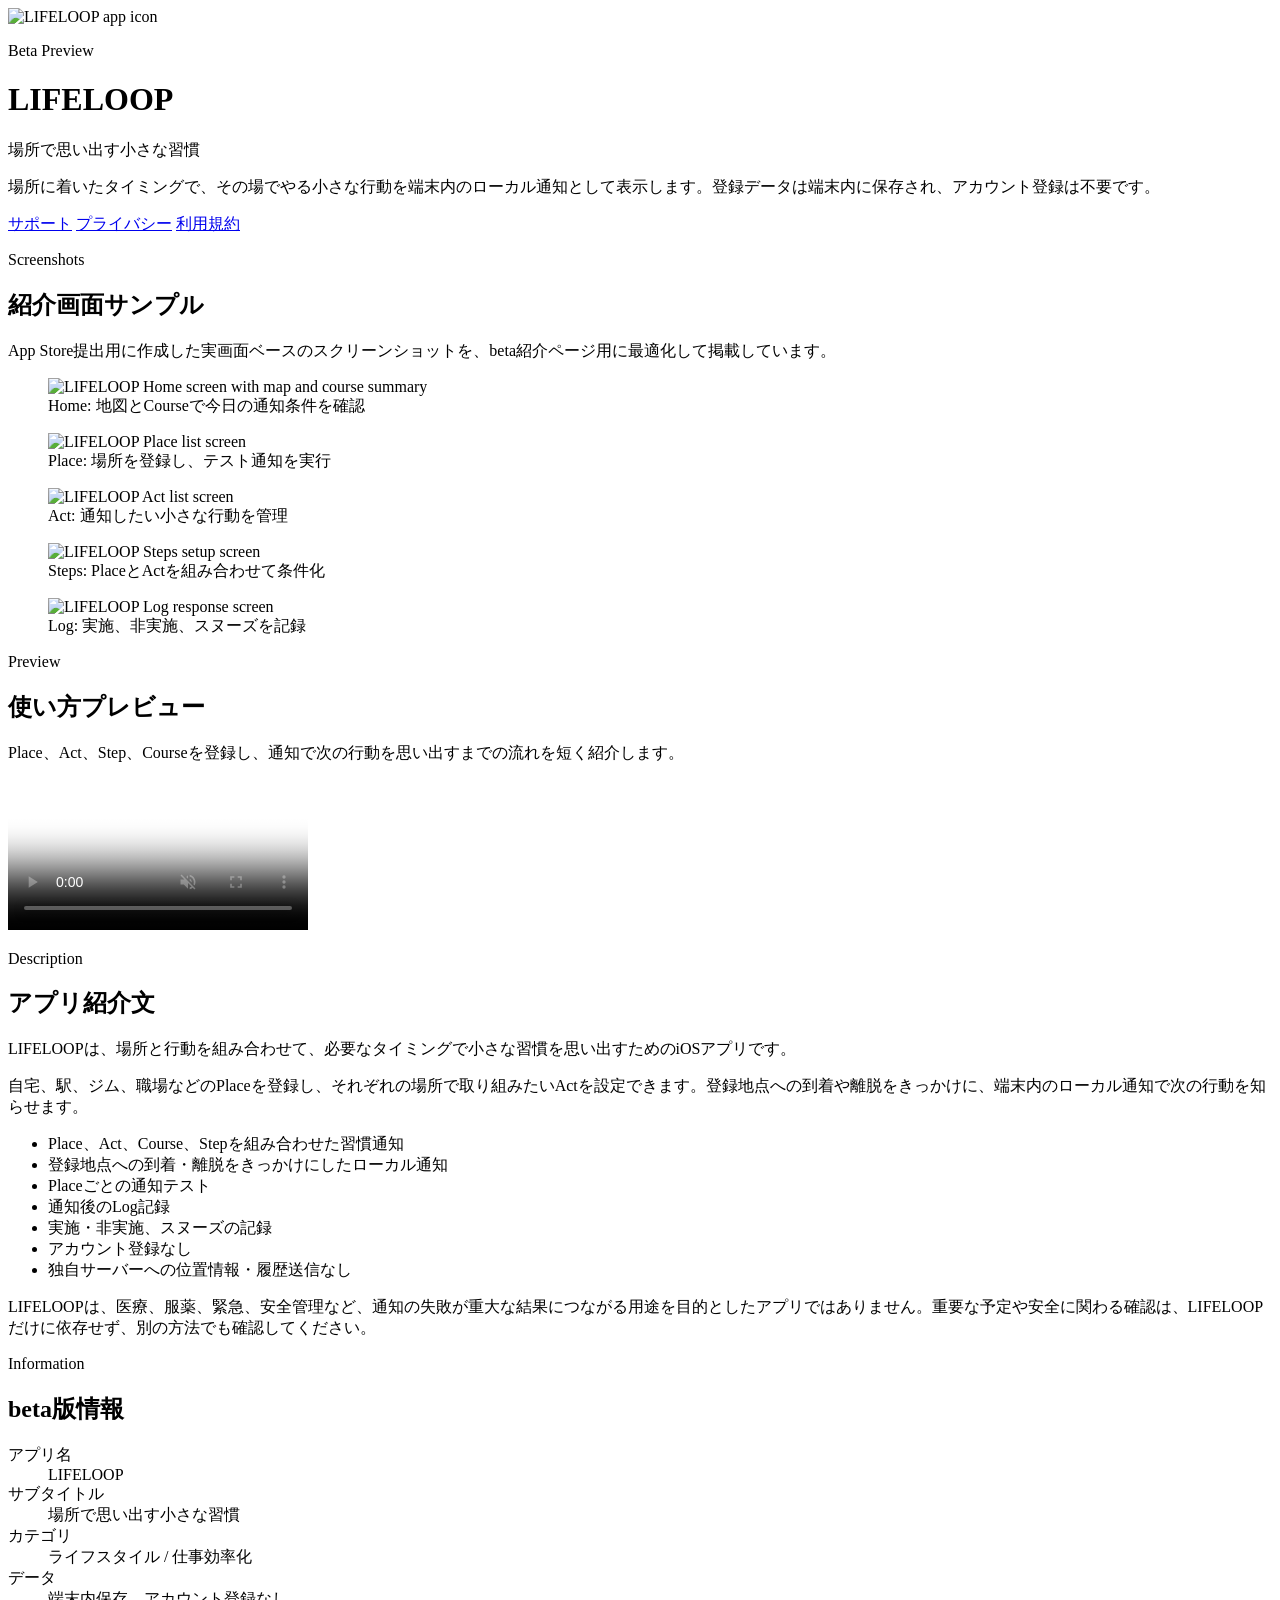
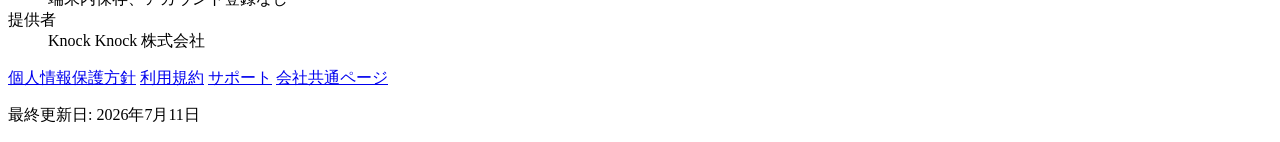
==== docs/lifeloop/index.html @ cf171223 "Use LIFELOOP as display name" ====
<!doctype html>
<html lang="ja">
<head>
  <meta charset="utf-8">
  <meta name="viewport" content="width=device-width, initial-scale=1">
  <title>LIFELOOP beta | 場所で思い出す小さな習慣</title>
  <meta name="description" content="LIFELOOP betaは、場所と行動を組み合わせて、必要なタイミングで小さな習慣をローカル通知するiOSアプリです。">
  <link rel="stylesheet" href="../styles.css?v=20260705-beta">
</head>
<body>
  <main class="product-page">
    <header class="product-hero" aria-labelledby="app-title">
      <img class="app-icon" src="assets/app-icon.png" width="128" height="128" alt="LIFELOOP app icon">
      <div class="product-heading">
        <p class="eyebrow">Beta Preview</p>
        <h1 id="app-title">LIFELOOP</h1>
        <p class="subtitle">場所で思い出す小さな習慣</p>
        <p class="lead">場所に着いたタイミングで、その場でやる小さな行動を端末内のローカル通知として表示します。登録データは端末内に保存され、アカウント登録は不要です。</p>
        <div class="hero-actions" aria-label="LIFELOOP beta links">
          <a class="button-link primary-link" href="support.html">サポート</a>
          <a class="button-link" href="privacy.html">プライバシー</a>
          <a class="button-link" href="terms.html">利用規約</a>
        </div>
      </div>
    </header>

    <section class="app-store-section" aria-labelledby="screens-title">
      <div class="section-heading">
        <p class="eyebrow">Screenshots</p>
        <h2 id="screens-title">紹介画面サンプル</h2>
        <p>App Store提出用に作成した実画面ベースのスクリーンショットを、beta紹介ページ用に最適化して掲載しています。</p>
      </div>
      <div class="screenshot-strip" aria-label="LIFELOOP screen samples">
        <figure>
          <img src="assets/screens/01-home-map.png" width="442" height="960" alt="LIFELOOP Home screen with map and course summary">
          <figcaption>Home: 地図とCourseで今日の通知条件を確認</figcaption>
        </figure>
        <figure>
          <img src="assets/screens/02-place.png" width="442" height="960" alt="LIFELOOP Place list screen">
          <figcaption>Place: 場所を登録し、テスト通知を実行</figcaption>
        </figure>
        <figure>
          <img src="assets/screens/03-act.png" width="442" height="960" alt="LIFELOOP Act list screen">
          <figcaption>Act: 通知したい小さな行動を管理</figcaption>
        </figure>
        <figure>
          <img src="assets/screens/04-steps.png" width="442" height="960" alt="LIFELOOP Steps setup screen">
          <figcaption>Steps: PlaceとActを組み合わせて条件化</figcaption>
        </figure>
        <figure>
          <img src="assets/screens/05-log.png" width="442" height="960" alt="LIFELOOP Log response screen">
          <figcaption>Log: 実施、非実施、スヌーズを記録</figcaption>
        </figure>
      </div>
    </section>

    <section class="app-store-section media-section" aria-labelledby="preview-title">
      <div class="section-heading">
        <p class="eyebrow">Preview</p>
        <h2 id="preview-title">使い方プレビュー</h2>
        <p>Place、Act、Step、Courseを登録し、通知で次の行動を思い出すまでの流れを短く紹介します。</p>
      </div>
      <video class="preview-video" controls muted playsinline preload="metadata" poster="assets/lifeloop-workflow-poster.png">
        <source src="assets/lifeloop-beta-preview.mp4" type="video/mp4">
      </video>
    </section>

    <section class="app-store-section" aria-labelledby="description-title">
      <div class="section-heading">
        <p class="eyebrow">Description</p>
        <h2 id="description-title">アプリ紹介文</h2>
      </div>
      <div class="description-copy">
        <p>LIFELOOPは、場所と行動を組み合わせて、必要なタイミングで小さな習慣を思い出すためのiOSアプリです。</p>
        <p>自宅、駅、ジム、職場などのPlaceを登録し、それぞれの場所で取り組みたいActを設定できます。登録地点への到着や離脱をきっかけに、端末内のローカル通知で次の行動を知らせます。</p>
      </div>
      <ul class="feature-list">
        <li>Place、Act、Course、Stepを組み合わせた習慣通知</li>
        <li>登録地点への到着・離脱をきっかけにしたローカル通知</li>
        <li>Placeごとの通知テスト</li>
        <li>通知後のLog記録</li>
        <li>実施・非実施、スヌーズの記録</li>
        <li>アカウント登録なし</li>
        <li>独自サーバーへの位置情報・履歴送信なし</li>
      </ul>
      <p class="notice">LIFELOOPは、医療、服薬、緊急、安全管理など、通知の失敗が重大な結果につながる用途を目的としたアプリではありません。重要な予定や安全に関わる確認は、LIFELOOPだけに依存せず、別の方法でも確認してください。</p>
    </section>

    <section class="app-store-section" aria-labelledby="details-title">
      <div class="section-heading">
        <p class="eyebrow">Information</p>
        <h2 id="details-title">beta版情報</h2>
      </div>
      <dl class="app-details">
        <div>
          <dt>アプリ名</dt>
          <dd>LIFELOOP</dd>
        </div>
        <div>
          <dt>サブタイトル</dt>
          <dd>場所で思い出す小さな習慣</dd>
        </div>
        <div>
          <dt>カテゴリ</dt>
          <dd>ライフスタイル / 仕事効率化</dd>
        </div>
        <div>
          <dt>データ</dt>
          <dd>端末内保存、アカウント登録なし</dd>
        </div>
        <div>
          <dt>提供者</dt>
          <dd>Knock Knock 株式会社</dd>
        </div>
      </dl>
    </section>

    <nav class="footer-nav" aria-label="LIFELOOP public documents">
      <a href="privacy.html">個人情報保護方針</a>
      <a href="terms.html">利用規約</a>
      <a href="support.html">サポート</a>
      <a href="../">会社共通ページ</a>
    </nav>

    <footer>
      <p>最終更新日: 2026年7月11日</p>
    </footer>
  </main>
</body>
</html>
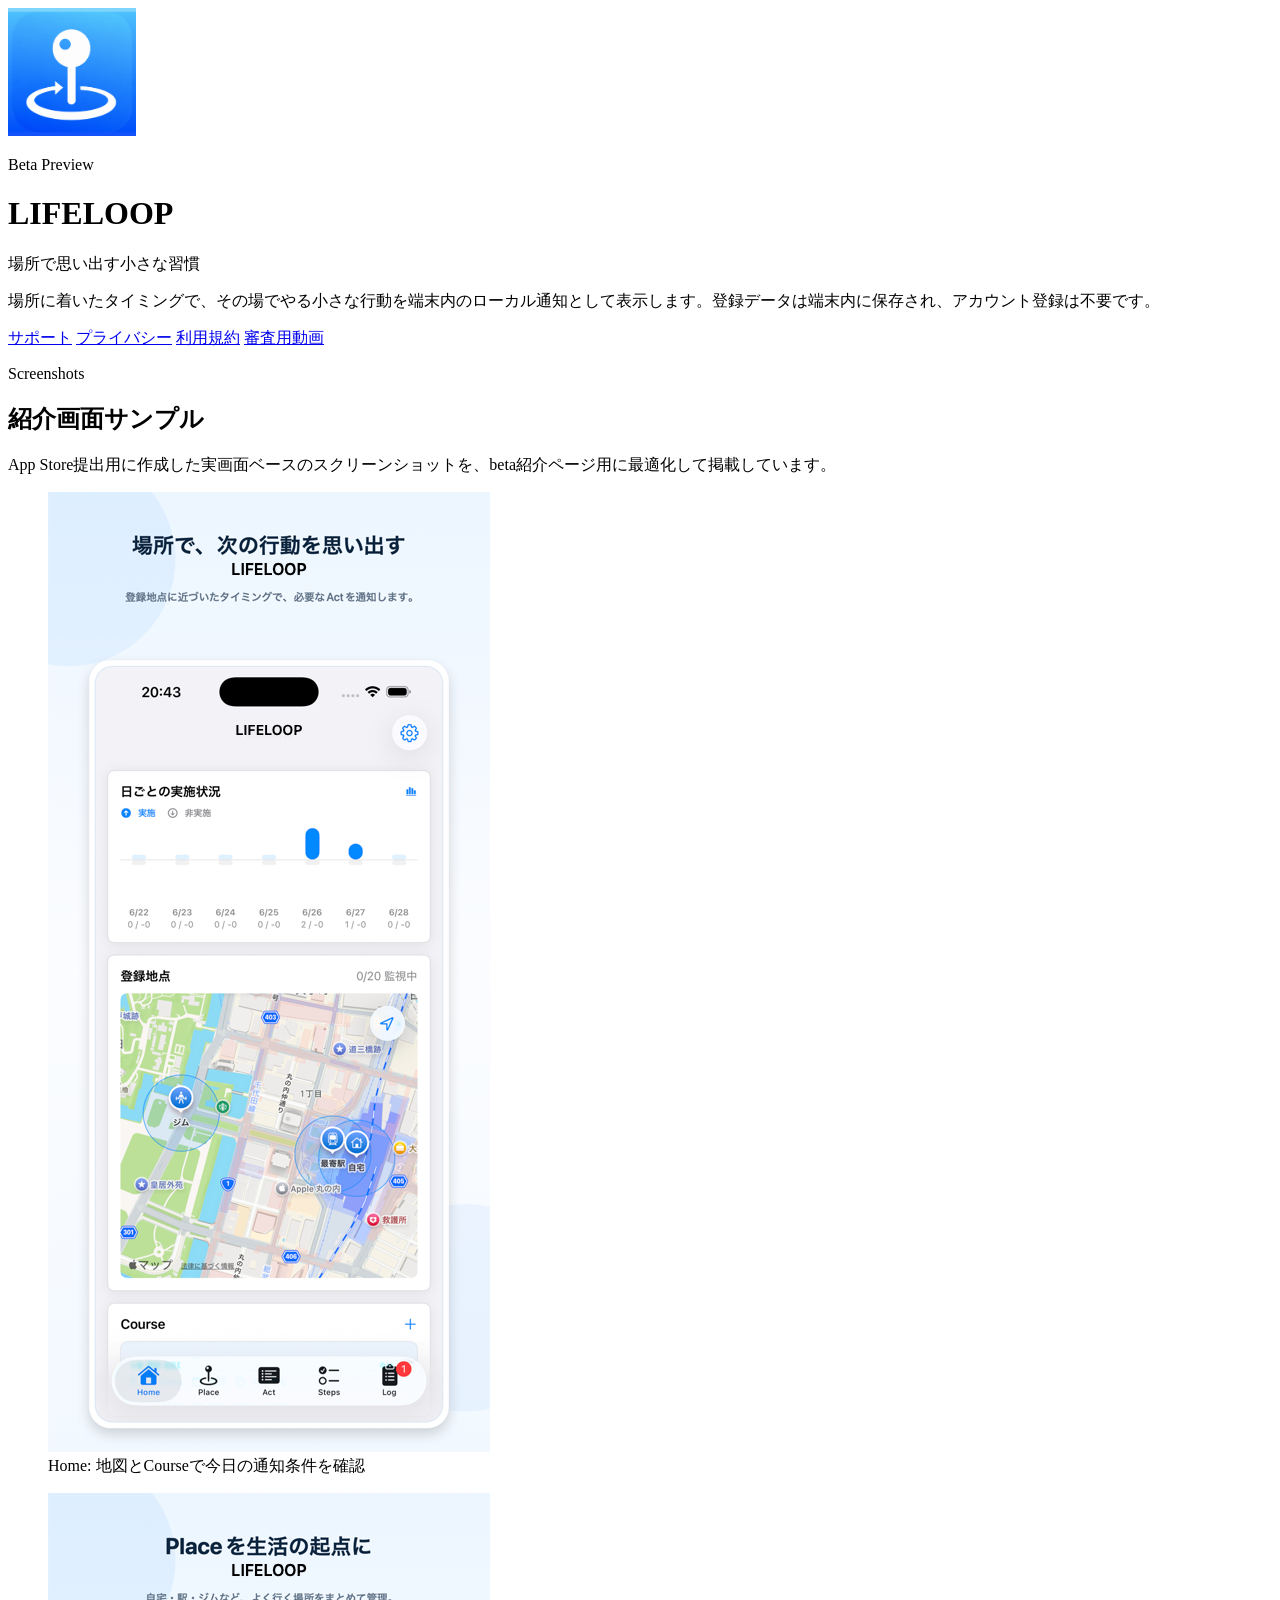
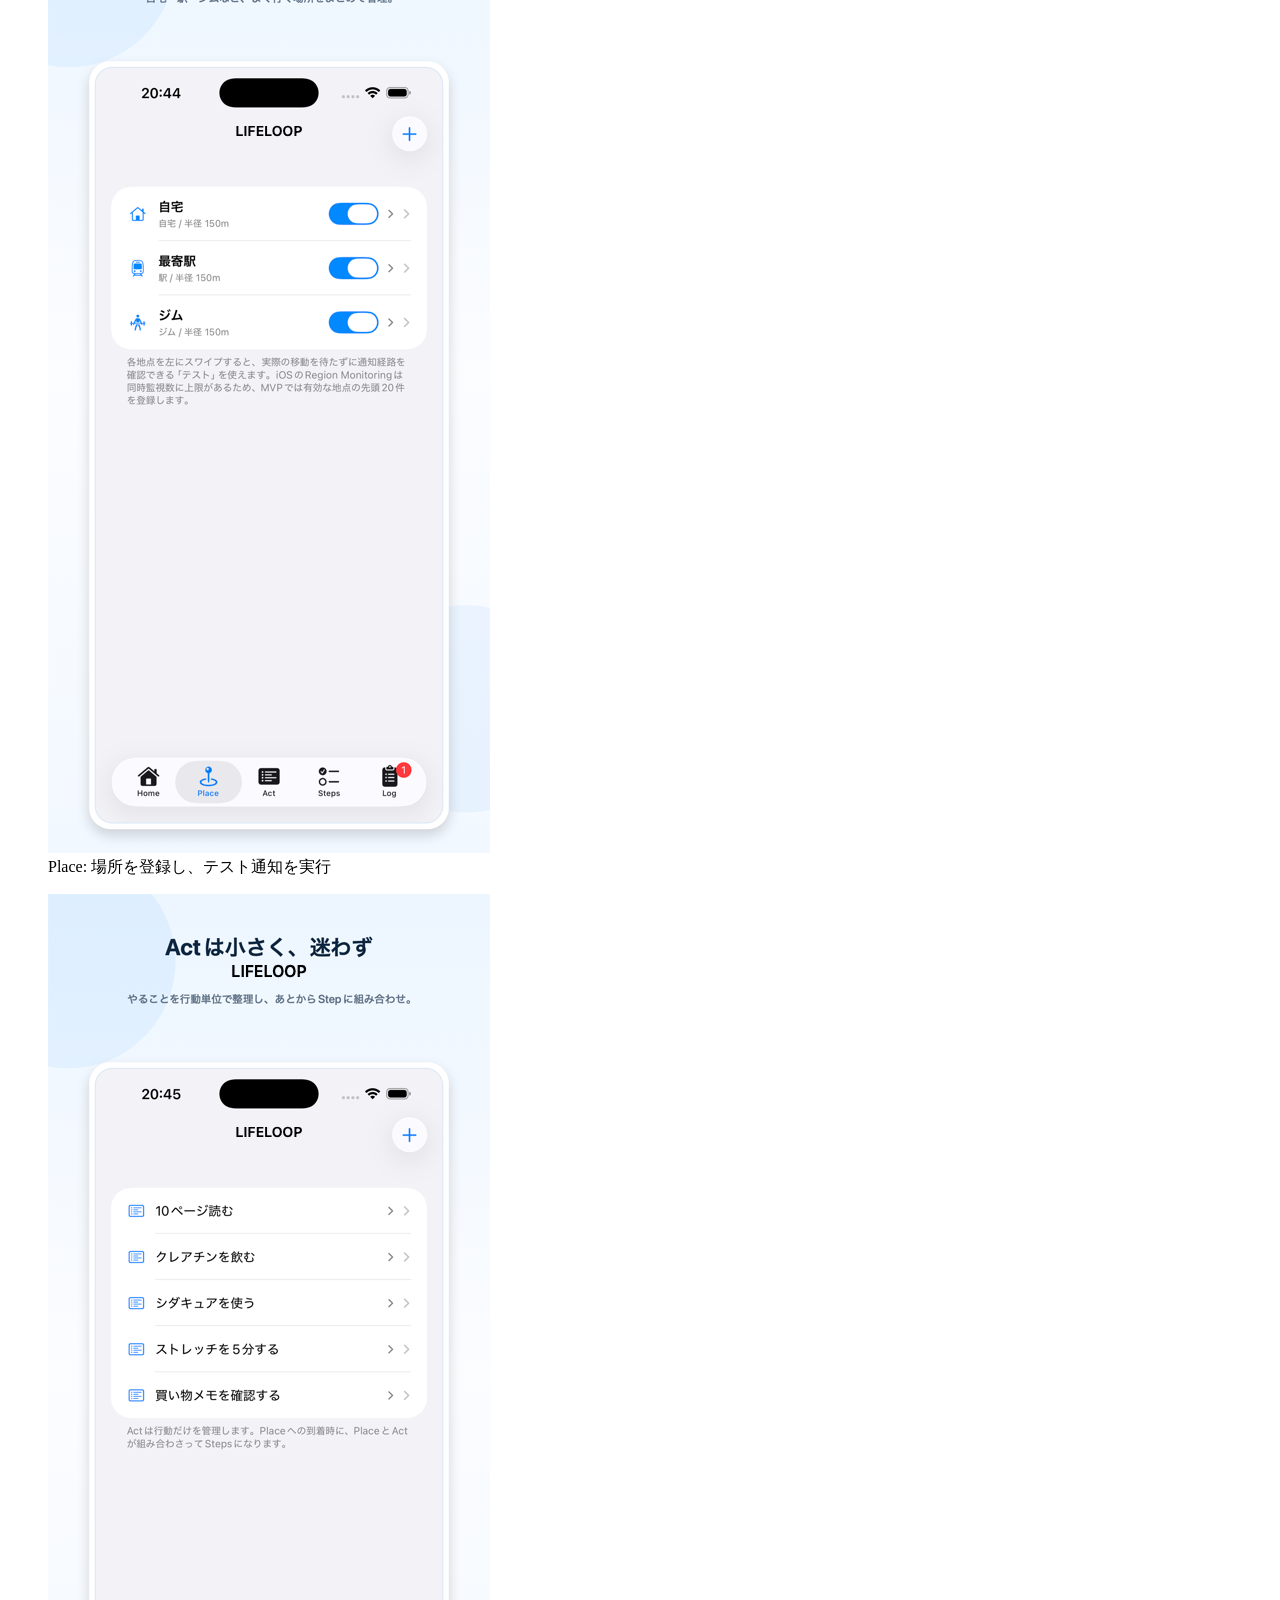
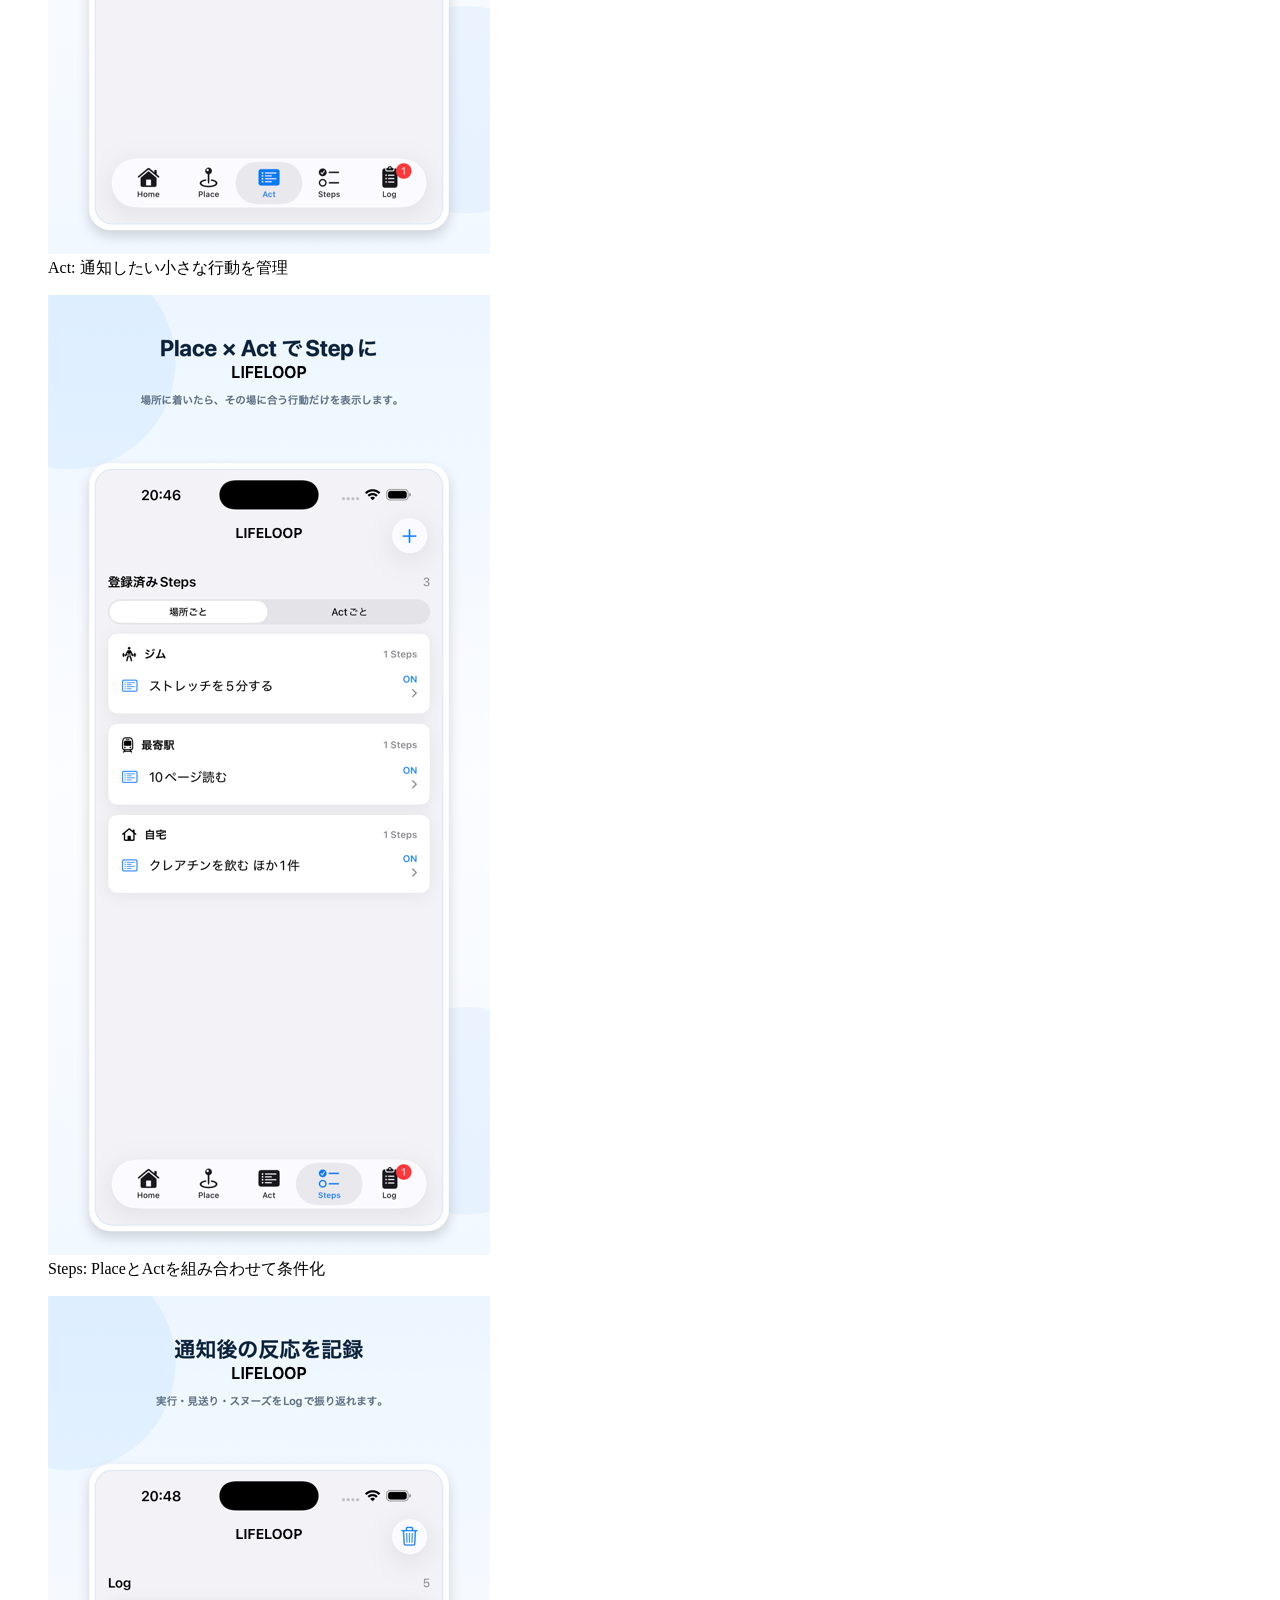
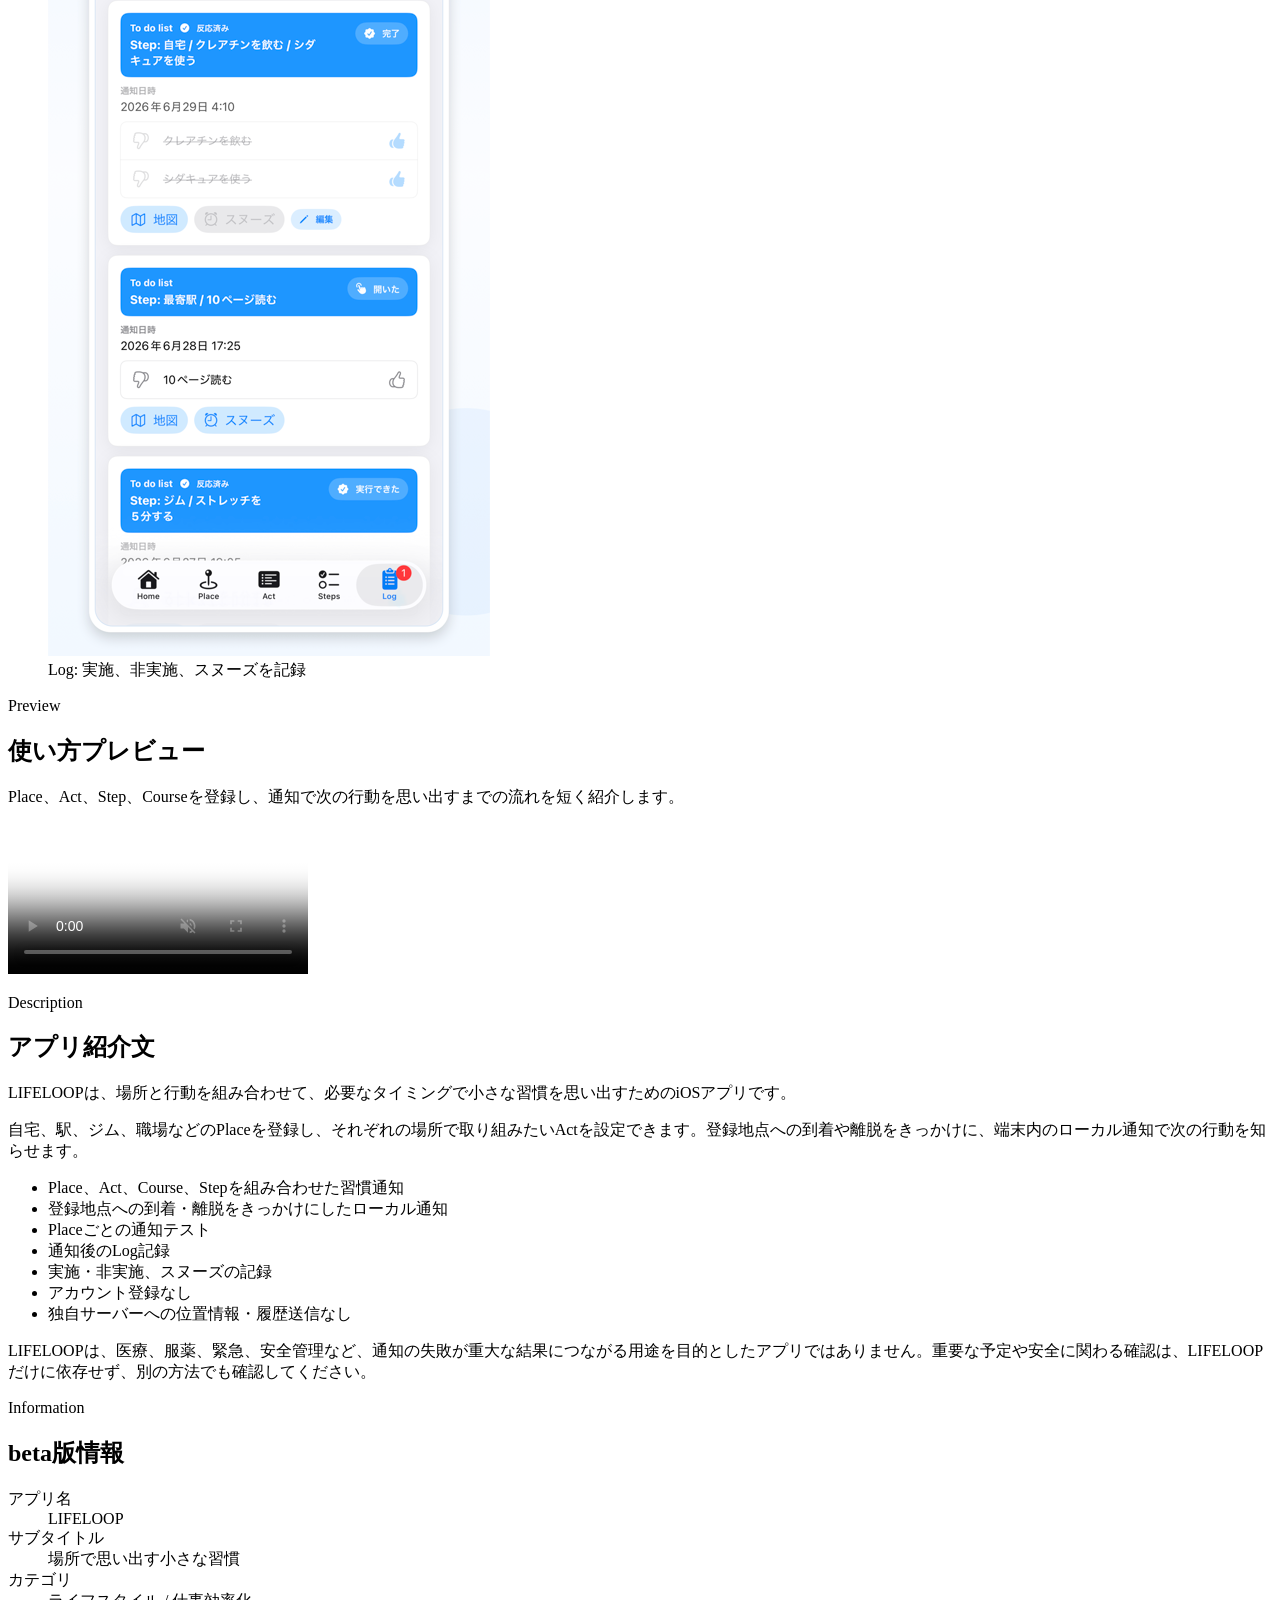
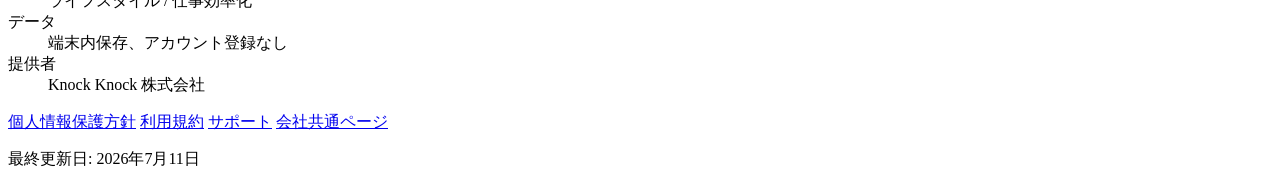
==== commit a4815d59: "Add Japanese review videos" ====
--- a/docs/lifeloop/index.html
+++ b/docs/lifeloop/index.html
@@ -20,6 +20,7 @@
           <a class="button-link primary-link" href="support.html">サポート</a>
           <a class="button-link" href="privacy.html">プライバシー</a>
           <a class="button-link" href="terms.html">利用規約</a>
+          <a class="button-link" href="review/ja/">審査用動画</a>
         </div>
       </div>
     </header>
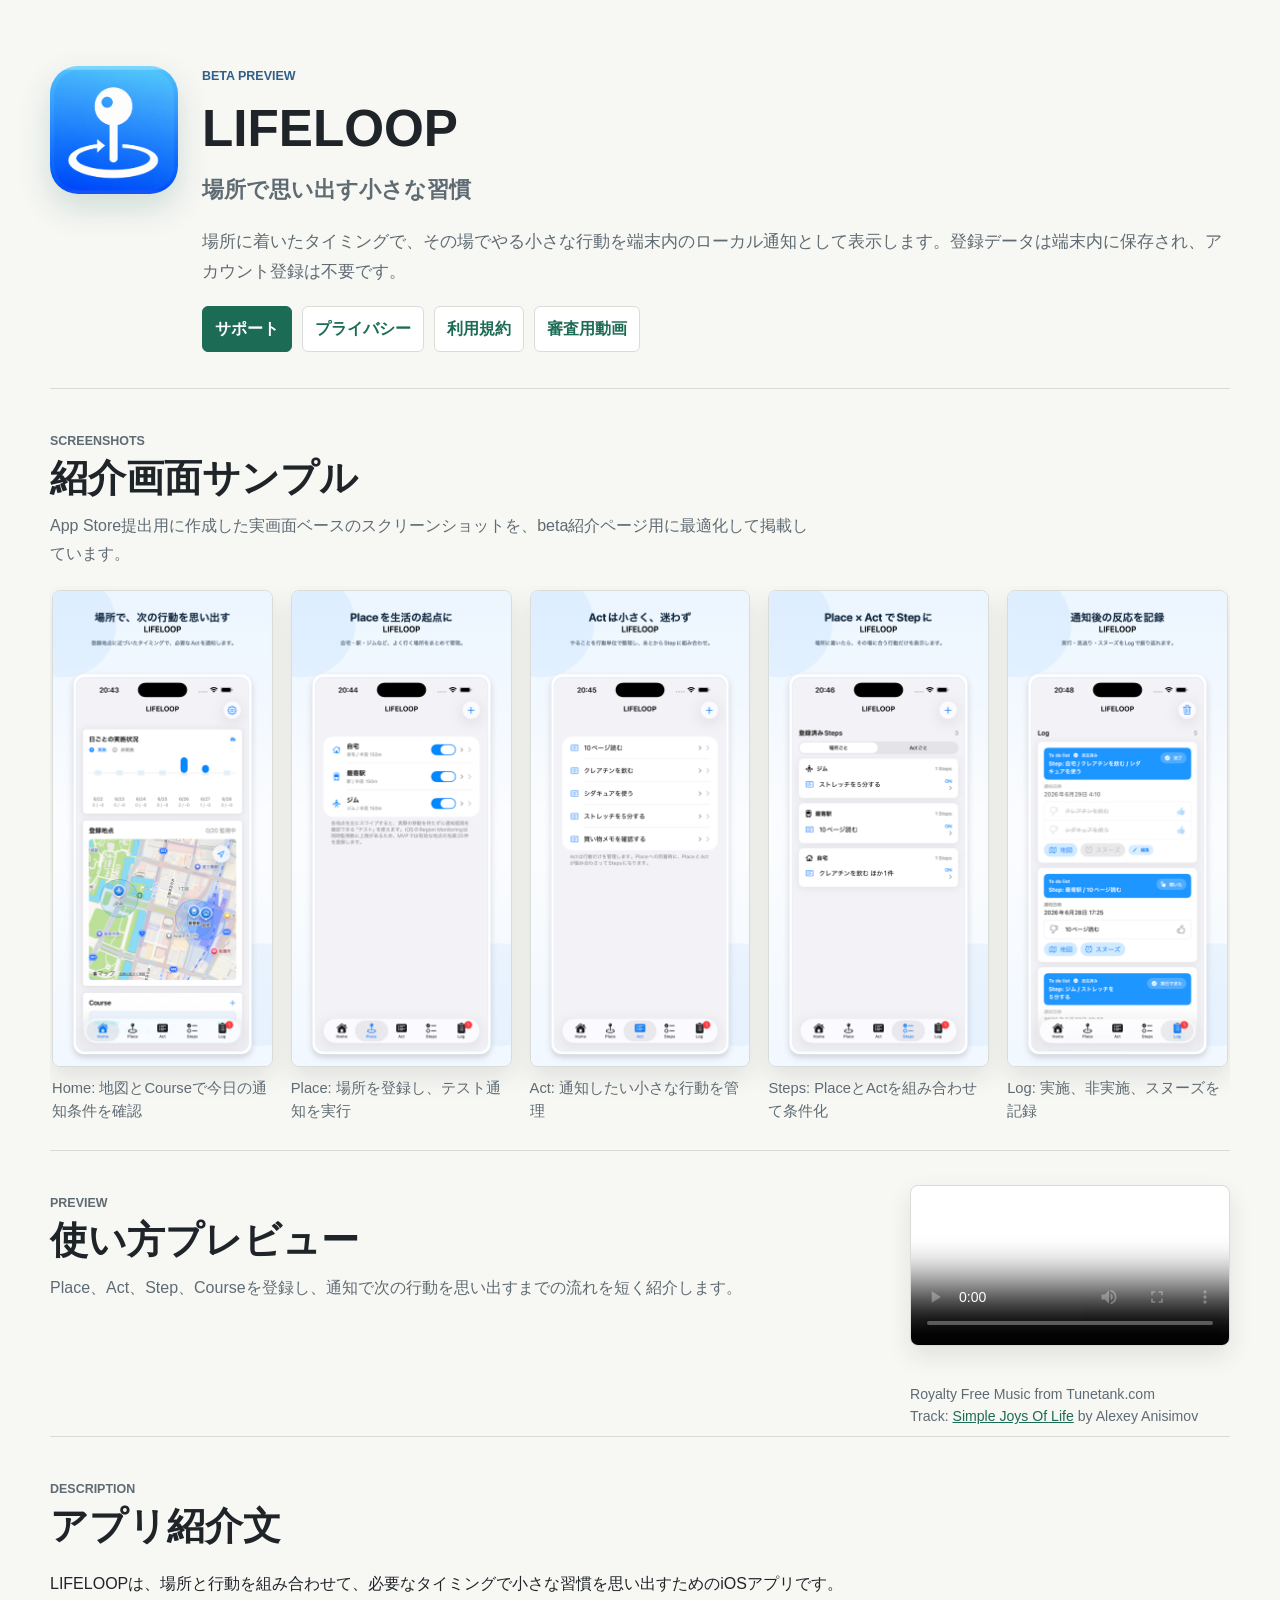
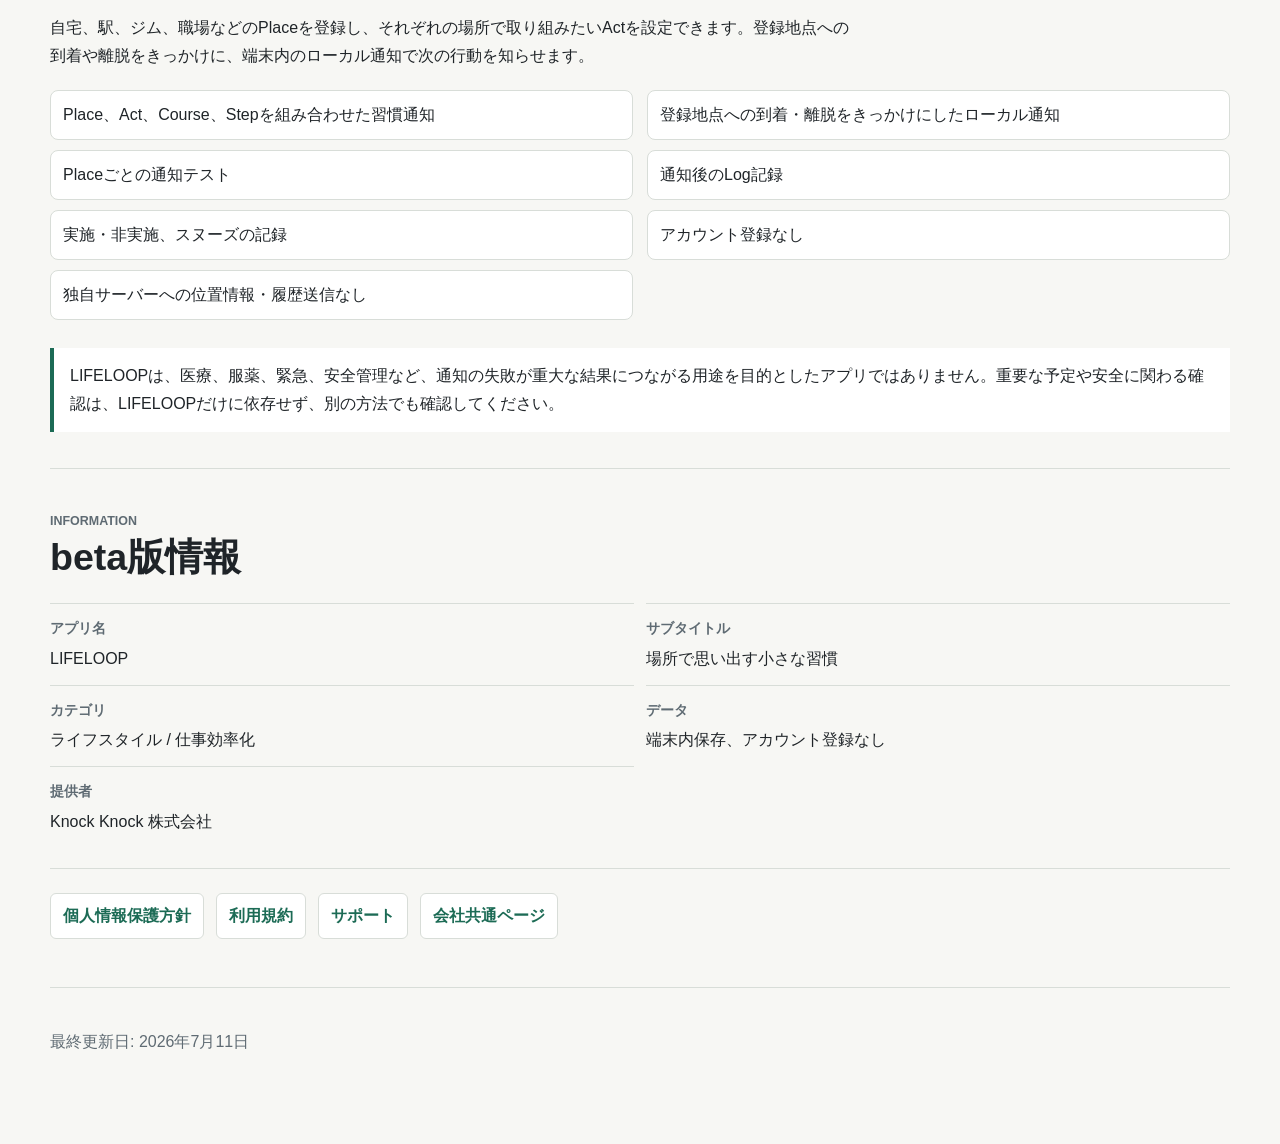
==== commit be1ebea3: "Add music to LIFELOOP videos" ====
--- a/docs/lifeloop/index.html
+++ b/docs/lifeloop/index.html
@@ -5,7 +5,7 @@
   <meta name="viewport" content="width=device-width, initial-scale=1">
   <title>LIFELOOP beta | 場所で思い出す小さな習慣</title>
   <meta name="description" content="LIFELOOP betaは、場所と行動を組み合わせて、必要なタイミングで小さな習慣をローカル通知するiOSアプリです。">
-  <link rel="stylesheet" href="../styles.css?v=20260705-beta">
+  <link rel="stylesheet" href="../styles.css?v=20260826-music">
 </head>
 <body>
   <main class="product-page">
@@ -61,9 +61,13 @@
         <h2 id="preview-title">使い方プレビュー</h2>
         <p>Place、Act、Step、Courseを登録し、通知で次の行動を思い出すまでの流れを短く紹介します。</p>
       </div>
-      <video class="preview-video" controls muted playsinline preload="metadata" poster="assets/lifeloop-workflow-poster.png">
+      <video class="preview-video" controls playsinline preload="metadata" poster="assets/lifeloop-workflow-poster.png">
         <source src="assets/lifeloop-beta-preview.mp4" type="video/mp4">
       </video>
+      <p class="media-credit">
+        Royalty Free Music from Tunetank.com<br>
+        Track: <a href="https://tunetank.com/track/5830-simple-joys-of-life/">Simple Joys Of Life</a> by Alexey Anisimov
+      </p>
     </section>
 
     <section class="app-store-section" aria-labelledby="description-title">
--- a/docs/styles.css
+++ b/docs/styles.css
@@ -0,0 +1,334 @@
+:root {
+  color-scheme: light dark;
+  --background: #f7f7f4;
+  --surface: #ffffff;
+  --text: #1f2428;
+  --muted: #5f6b73;
+  --line: #d8ddd8;
+  --accent: #1c6b55;
+  --accent-strong: #124d3e;
+  --accent-soft: #e9f3ef;
+  --secondary: #315f87;
+}
+
+* {
+  box-sizing: border-box;
+}
+
+body {
+  margin: 0;
+  background: var(--background);
+  color: var(--text);
+  font-family: -apple-system, BlinkMacSystemFont, "Hiragino Sans", "Yu Gothic", sans-serif;
+  line-height: 1.75;
+}
+
+main {
+  width: min(920px, calc(100% - 32px));
+  margin: 0 auto;
+  padding: 48px 0 72px;
+}
+
+nav {
+  display: flex;
+  flex-wrap: wrap;
+  gap: 12px;
+  margin: 24px 0 36px;
+}
+
+nav a,
+.button-link {
+  border: 1px solid var(--line);
+  border-radius: 6px;
+  padding: 8px 12px;
+  background: var(--surface);
+  color: var(--accent);
+  text-decoration: none;
+  font-weight: 600;
+}
+
+h1,
+h2,
+h3 {
+  line-height: 1.35;
+}
+
+h1 {
+  margin: 0 0 8px;
+  font-size: clamp(2rem, 4vw, 3.2rem);
+}
+
+h2 {
+  margin-top: 40px;
+  border-top: 1px solid var(--line);
+  padding-top: 28px;
+}
+
+p,
+li {
+  font-size: 1rem;
+}
+
+.lead {
+  color: var(--muted);
+  font-size: 1.08rem;
+}
+
+.notice {
+  border-left: 4px solid var(--accent);
+  background: var(--surface);
+  padding: 14px 16px;
+  margin: 28px 0;
+}
+
+.meta {
+  color: var(--muted);
+  margin: 0 0 20px;
+}
+
+footer {
+  margin-top: 48px;
+  border-top: 1px solid var(--line);
+  padding-top: 24px;
+  color: var(--muted);
+  font-size: 0.92rem;
+}
+
+a {
+  color: var(--accent);
+}
+
+.product-page {
+  width: min(1180px, calc(100% - 32px));
+}
+
+.product-page h2 {
+  margin: 0;
+  border-top: 0;
+  padding-top: 0;
+  font-size: clamp(1.55rem, 3vw, 2.35rem);
+}
+
+.product-hero {
+  display: grid;
+  grid-template-columns: 128px minmax(0, 1fr);
+  gap: 24px;
+  align-items: start;
+  padding: 18px 0 36px;
+}
+
+.app-icon {
+  width: 128px;
+  height: 128px;
+  border-radius: 28px;
+  box-shadow: 0 14px 32px rgb(28 107 85 / 18%);
+}
+
+.product-heading {
+  min-width: 0;
+}
+
+.eyebrow {
+  margin: 0 0 6px;
+  color: var(--secondary);
+  font-size: 0.78rem;
+  font-weight: 700;
+  text-transform: uppercase;
+}
+
+.subtitle {
+  margin: 0 0 14px;
+  color: var(--muted);
+  font-size: clamp(1.1rem, 2.3vw, 1.35rem);
+  font-weight: 700;
+}
+
+.hero-actions {
+  display: flex;
+  flex-wrap: wrap;
+  gap: 10px;
+  margin-top: 20px;
+}
+
+.primary-link {
+  background: var(--accent);
+  border-color: var(--accent);
+  color: #ffffff;
+}
+
+.app-store-section {
+  border-top: 1px solid var(--line);
+  padding: 34px 0 8px;
+}
+
+.section-heading {
+  max-width: 760px;
+  margin-bottom: 18px;
+}
+
+.section-heading p {
+  margin: 8px 0 0;
+  color: var(--muted);
+}
+
+.screenshot-strip {
+  display: grid;
+  grid-auto-flow: column;
+  grid-auto-columns: minmax(220px, 280px);
+  gap: 18px;
+  overflow-x: auto;
+  padding: 4px 2px 18px;
+  scroll-snap-type: x proximity;
+}
+
+.screenshot-strip figure {
+  margin: 0;
+  scroll-snap-align: start;
+}
+
+.screenshot-strip img,
+.preview-video {
+  display: block;
+  width: 100%;
+  height: auto;
+  border: 1px solid var(--line);
+  border-radius: 8px;
+  background: var(--surface);
+  box-shadow: 0 10px 24px rgb(31 36 40 / 10%);
+}
+
+.screenshot-strip figcaption {
+  min-height: 3.2em;
+  margin-top: 10px;
+  color: var(--muted);
+  font-size: 0.92rem;
+  line-height: 1.55;
+}
+
+.media-section {
+  display: grid;
+  grid-template-columns: minmax(0, 1fr) minmax(220px, 320px);
+  gap: 28px;
+  align-items: start;
+}
+
+.preview-video {
+  max-width: 320px;
+  justify-self: end;
+}
+
+.media-credit {
+  margin: 10px 0 0;
+  color: var(--muted);
+  font-size: 0.88rem;
+  line-height: 1.55;
+}
+
+.media-section .media-credit {
+  grid-column: 2;
+  width: 100%;
+  max-width: 320px;
+  justify-self: end;
+}
+
+.description-copy {
+  max-width: 800px;
+}
+
+.feature-list {
+  display: grid;
+  grid-template-columns: repeat(2, minmax(0, 1fr));
+  gap: 10px 14px;
+  margin: 20px 0 26px;
+  padding: 0;
+  list-style: none;
+}
+
+.feature-list li {
+  min-width: 0;
+  border: 1px solid var(--line);
+  border-radius: 8px;
+  background: var(--surface);
+  padding: 10px 12px;
+  overflow-wrap: anywhere;
+}
+
+.app-details {
+  display: grid;
+  grid-template-columns: repeat(2, minmax(0, 1fr));
+  gap: 12px;
+  margin: 20px 0 0;
+}
+
+.app-details div {
+  border-top: 1px solid var(--line);
+  padding-top: 12px;
+}
+
+.app-details dt {
+  color: var(--muted);
+  font-size: 0.88rem;
+  font-weight: 700;
+}
+
+.app-details dd {
+  margin: 4px 0 0;
+}
+
+.footer-nav {
+  border-top: 1px solid var(--line);
+  padding-top: 24px;
+}
+
+@media (max-width: 720px) {
+  .product-hero {
+    grid-template-columns: 82px minmax(0, 1fr);
+    gap: 14px;
+    padding-top: 8px;
+  }
+
+  .app-icon {
+    width: 82px;
+    height: 82px;
+    border-radius: 18px;
+  }
+
+  .screenshot-strip {
+    grid-auto-columns: minmax(198px, 72vw);
+  }
+
+  .media-section,
+  .feature-list,
+  .app-details {
+    grid-template-columns: 1fr;
+  }
+
+  .preview-video {
+    max-width: min(320px, 100%);
+    justify-self: start;
+  }
+
+  .media-section .media-credit {
+    grid-column: auto;
+    max-width: min(320px, 100%);
+    justify-self: start;
+  }
+}
+
+@media (prefers-color-scheme: dark) {
+  :root {
+    --background: #151817;
+    --surface: #202624;
+    --text: #eef2ef;
+    --muted: #a9b5ad;
+    --line: #39423e;
+    --accent: #7fd0b1;
+    --accent-strong: #9ce0ca;
+    --accent-soft: #1e312b;
+    --secondary: #9dc5ef;
+  }
+
+  .primary-link {
+    color: #10201b;
+  }
+}
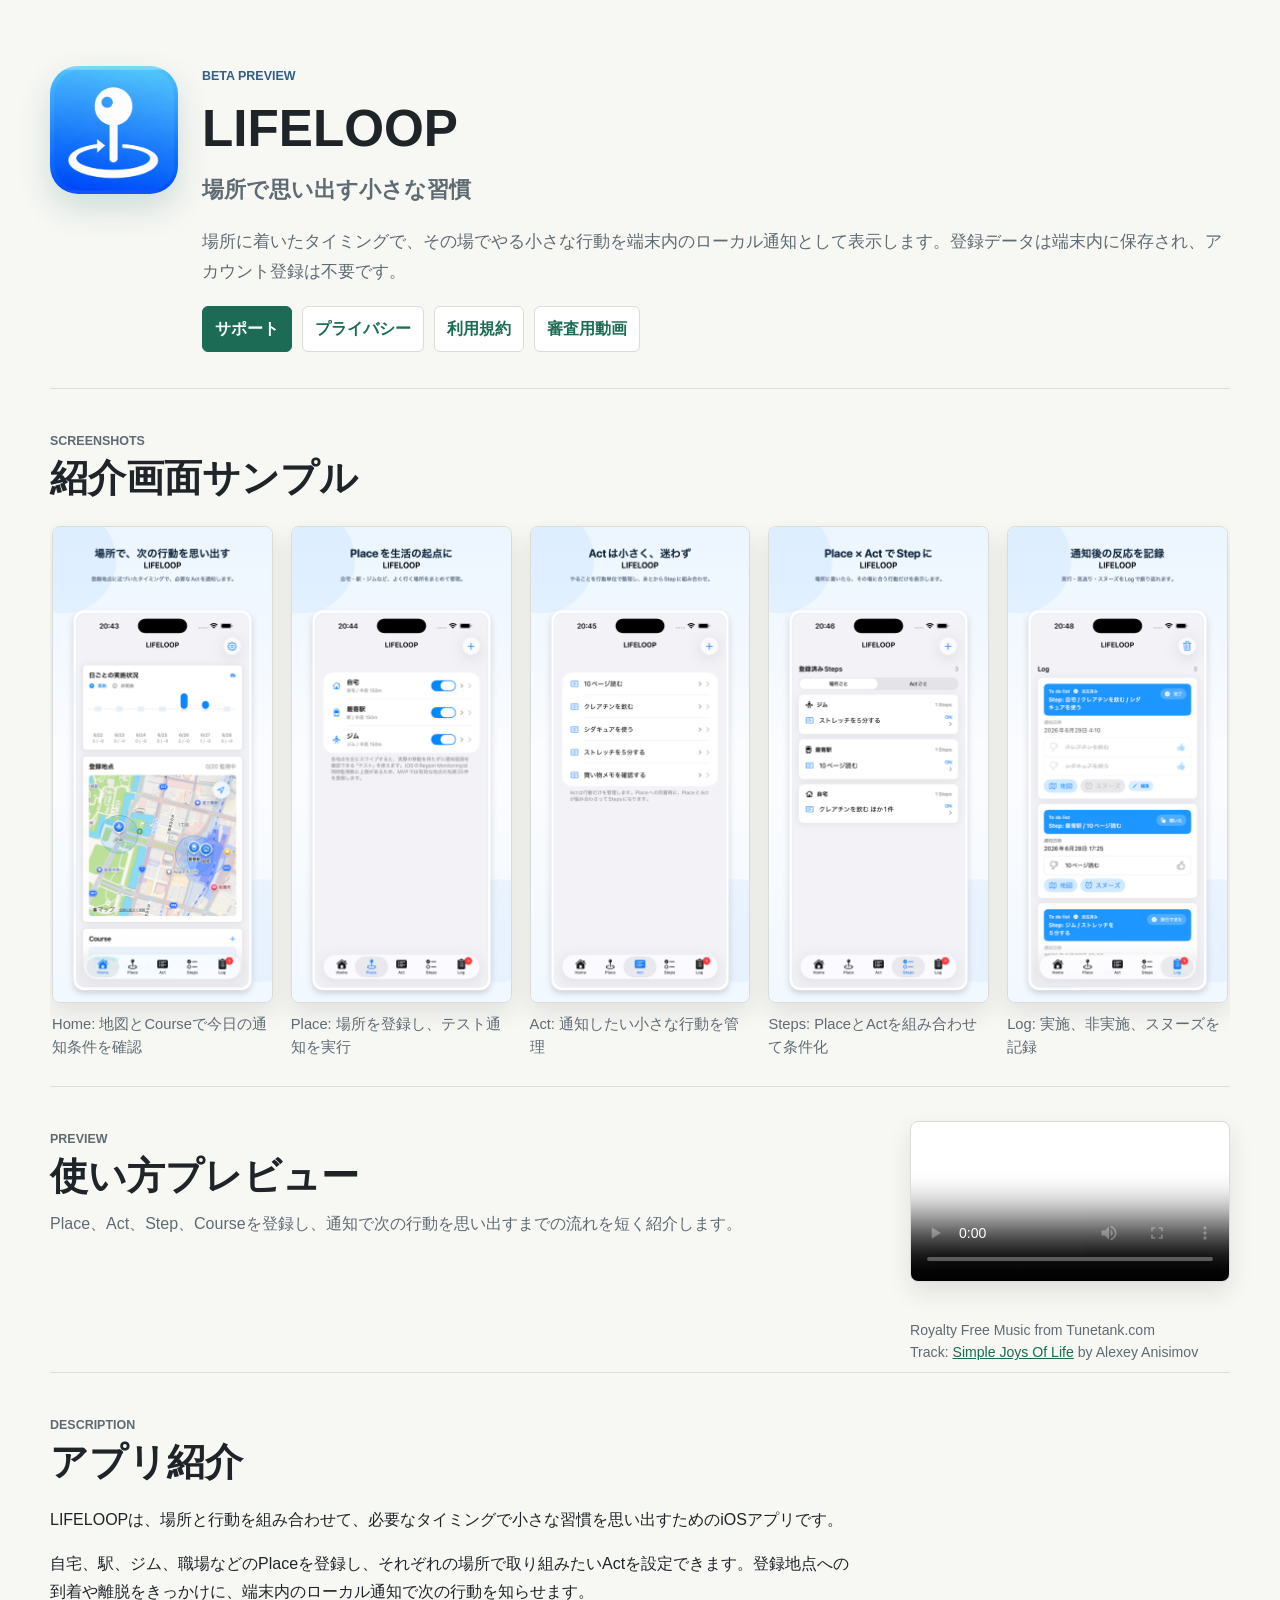
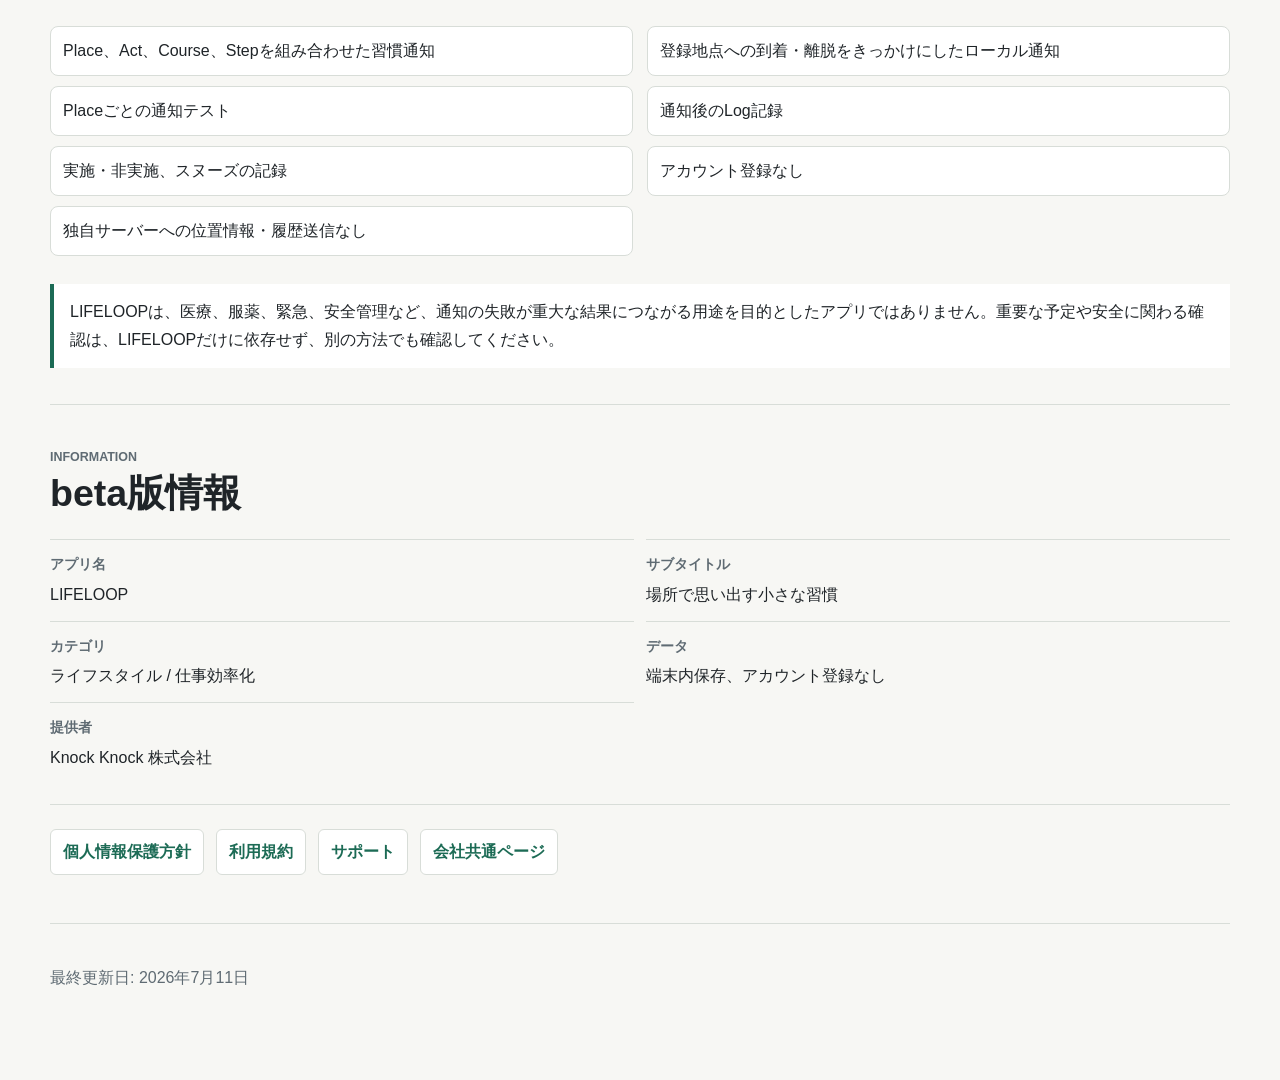
==== commit 9471067d: "Update LIFELOOP homepage preview copy" ====
--- a/docs/lifeloop/index.html
+++ b/docs/lifeloop/index.html
@@ -29,7 +29,6 @@
       <div class="section-heading">
         <p class="eyebrow">Screenshots</p>
         <h2 id="screens-title">紹介画面サンプル</h2>
-        <p>App Store提出用に作成した実画面ベースのスクリーンショットを、beta紹介ページ用に最適化して掲載しています。</p>
       </div>
       <div class="screenshot-strip" aria-label="LIFELOOP screen samples">
         <figure>
@@ -62,7 +61,7 @@
         <p>Place、Act、Step、Courseを登録し、通知で次の行動を思い出すまでの流れを短く紹介します。</p>
       </div>
       <video class="preview-video" controls playsinline preload="metadata" poster="assets/lifeloop-workflow-poster.png">
-        <source src="assets/lifeloop-beta-preview.mp4" type="video/mp4">
+        <source src="review/ja/lifeloop-app-review-captioned-ja.mp4" type="video/mp4">
       </video>
       <p class="media-credit">
         Royalty Free Music from Tunetank.com<br>
@@ -73,7 +72,7 @@
     <section class="app-store-section" aria-labelledby="description-title">
       <div class="section-heading">
         <p class="eyebrow">Description</p>
-        <h2 id="description-title">アプリ紹介文</h2>
+        <h2 id="description-title">アプリ紹介</h2>
       </div>
       <div class="description-copy">
         <p>LIFELOOPは、場所と行動を組み合わせて、必要なタイミングで小さな習慣を思い出すためのiOSアプリです。</p>
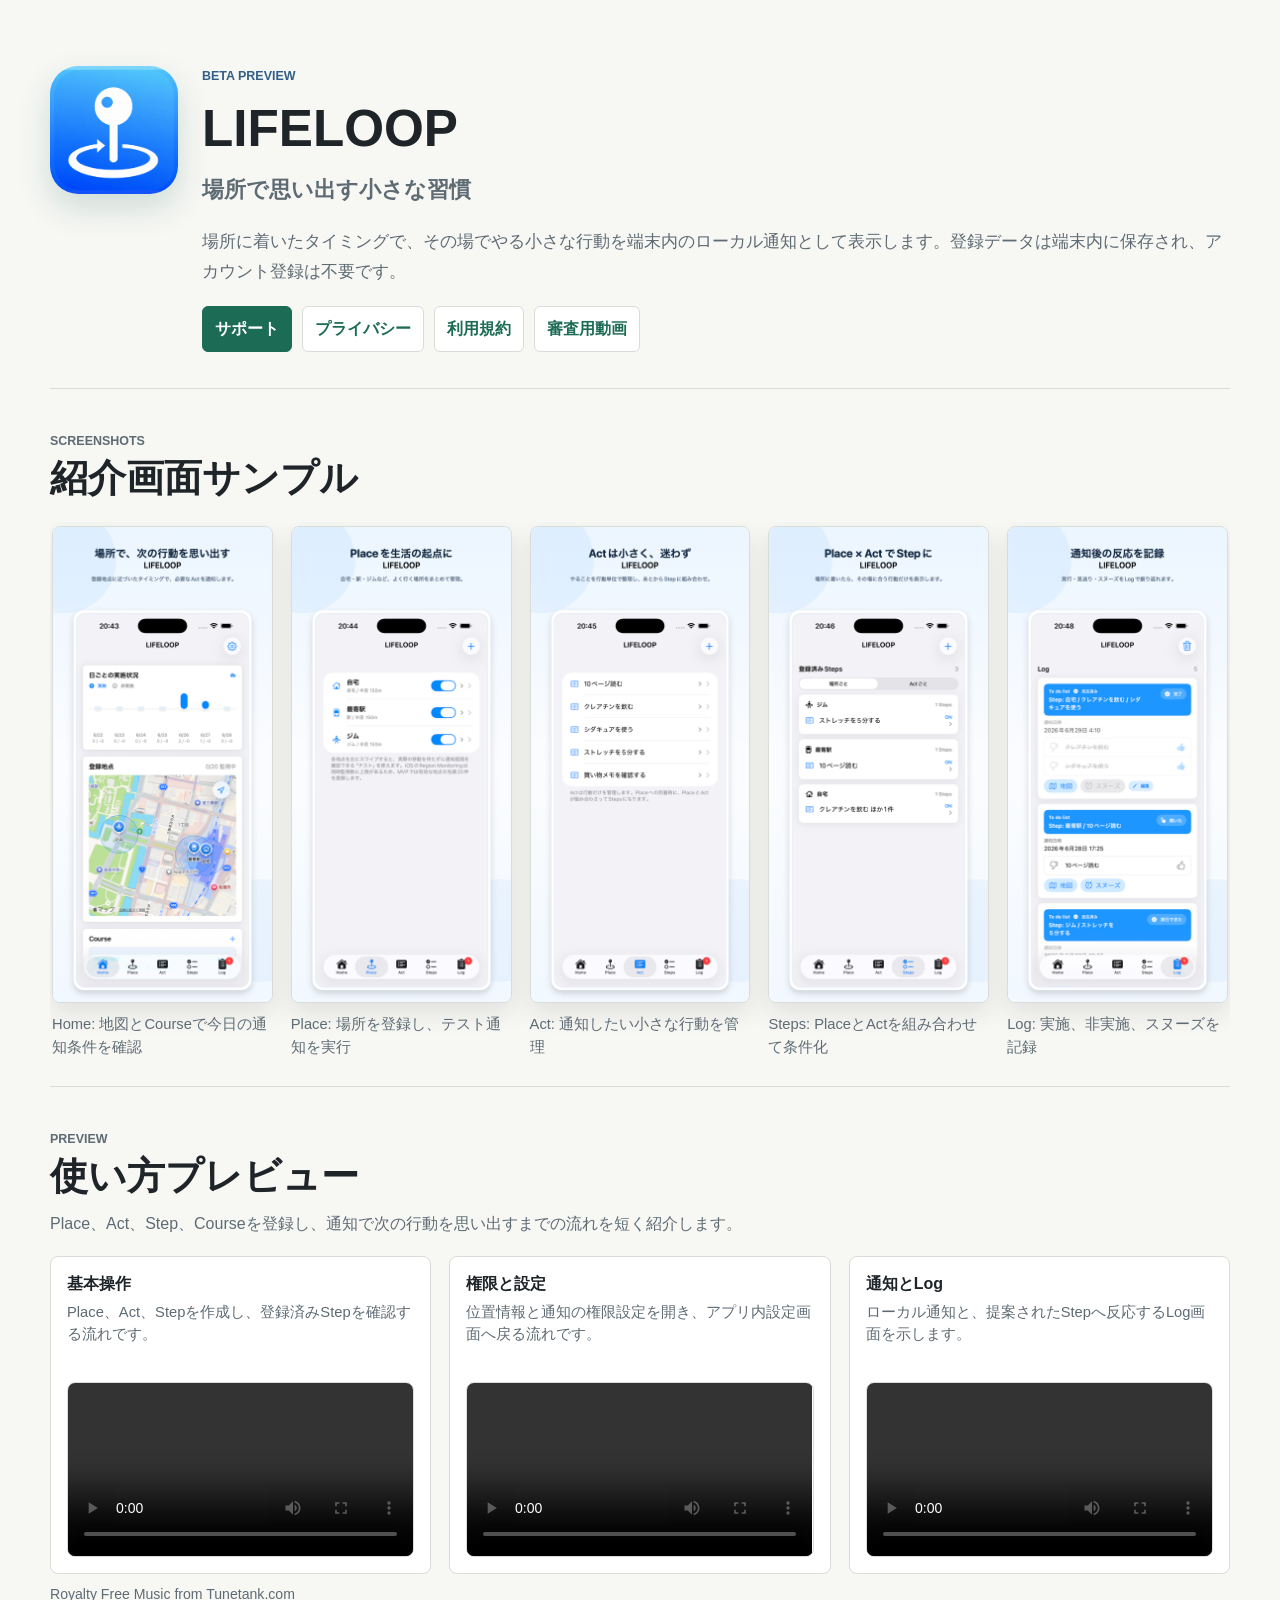
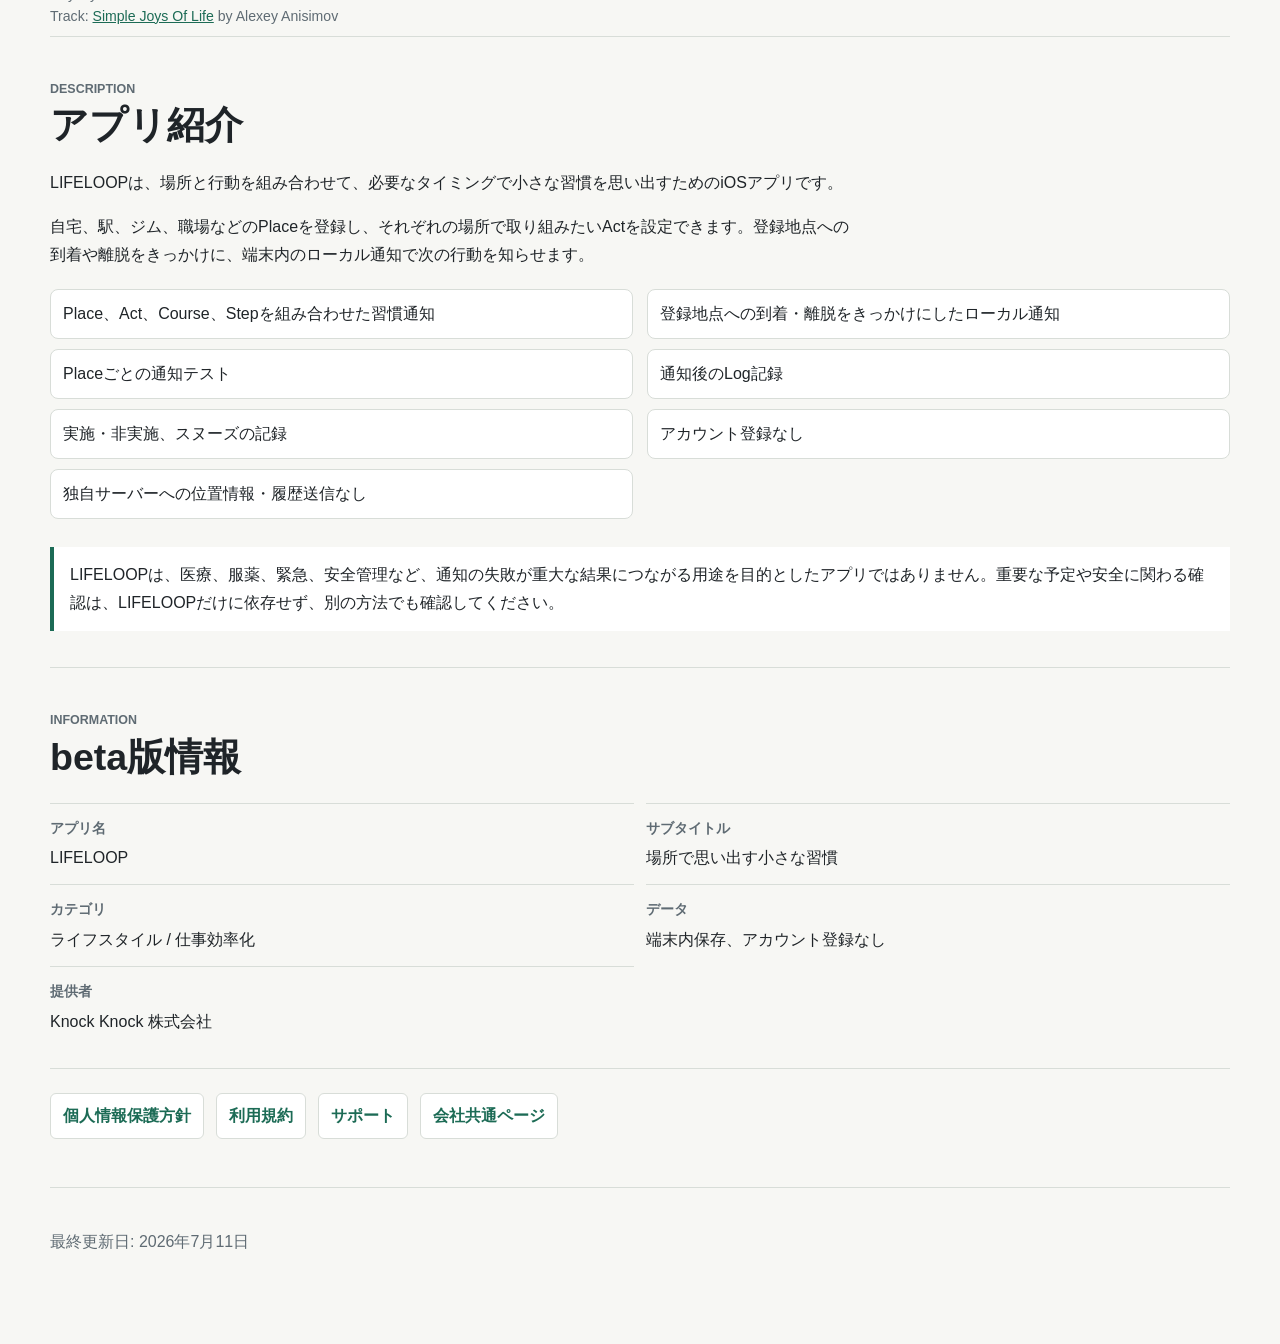
==== commit 1eabb7fb: "Show review videos on LIFELOOP homepage" ====
--- a/docs/lifeloop/index.html
+++ b/docs/lifeloop/index.html
@@ -5,7 +5,7 @@
   <meta name="viewport" content="width=device-width, initial-scale=1">
   <title>LIFELOOP beta | 場所で思い出す小さな習慣</title>
   <meta name="description" content="LIFELOOP betaは、場所と行動を組み合わせて、必要なタイミングで小さな習慣をローカル通知するiOSアプリです。">
-  <link rel="stylesheet" href="../styles.css?v=20260826-music">
+  <link rel="stylesheet" href="../styles.css?v=20260826-preview">
 </head>
 <body>
   <main class="product-page">
@@ -60,9 +60,25 @@
         <h2 id="preview-title">使い方プレビュー</h2>
         <p>Place、Act、Step、Courseを登録し、通知で次の行動を思い出すまでの流れを短く紹介します。</p>
       </div>
-      <video class="preview-video" controls playsinline preload="metadata" poster="assets/lifeloop-workflow-poster.png">
-        <source src="review/ja/lifeloop-app-review-captioned-ja.mp4" type="video/mp4">
-      </video>
+      <div class="preview-grid" aria-label="LIFELOOP使い方プレビュー動画">
+        <article class="preview-card">
+          <h3>基本操作</h3>
+          <p>Place、Act、Stepを作成し、登録済みStepを確認する流れです。</p>
+          <video class="preview-video" controls playsinline preload="metadata" src="review/ja/lifeloop-app-review-captioned-ja.mp4"></video>
+        </article>
+
+        <article class="preview-card">
+          <h3>権限と設定</h3>
+          <p>位置情報と通知の権限設定を開き、アプリ内設定画面へ戻る流れです。</p>
+          <video class="preview-video" controls playsinline preload="metadata" src="review/ja/lifeloop-permissions-settings-captioned-ja.mp4"></video>
+        </article>
+
+        <article class="preview-card">
+          <h3>通知とLog</h3>
+          <p>ローカル通知と、提案されたStepへ反応するLog画面を示します。</p>
+          <video class="preview-video" controls playsinline preload="metadata" src="review/ja/lifeloop-notification-log-captioned-ja.mp4"></video>
+        </article>
+      </div>
       <p class="media-credit">
         Royalty Free Music from Tunetank.com<br>
         Track: <a href="https://tunetank.com/track/5830-simple-joys-of-life/">Simple Joys Of Life</a> by Alexey Anisimov
--- a/docs/styles.css
+++ b/docs/styles.css
@@ -206,15 +206,43 @@
 }
 
 .media-section {
-  display: grid;
-  grid-template-columns: minmax(0, 1fr) minmax(220px, 320px);
-  gap: 28px;
+  display: block;
+}
+
+.preview-grid {
+  display: grid;
+  grid-template-columns: repeat(3, minmax(0, 1fr));
+  gap: 18px;
   align-items: start;
 }
 
+.preview-card {
+  min-width: 0;
+  border: 1px solid var(--line);
+  border-radius: 8px;
+  padding: 16px;
+  background: var(--surface);
+}
+
+.preview-card h3 {
+  margin: 0 0 6px;
+  font-size: 1rem;
+}
+
+.preview-card p {
+  min-height: 4.6em;
+  margin: 0 0 14px;
+  color: var(--muted);
+  font-size: 0.92rem;
+  line-height: 1.55;
+}
+
+.preview-card .preview-video {
+  box-shadow: none;
+}
+
 .preview-video {
-  max-width: 320px;
-  justify-self: end;
+  max-width: 100%;
 }
 
 .media-credit {
@@ -222,13 +250,6 @@
   color: var(--muted);
   font-size: 0.88rem;
   line-height: 1.55;
-}
-
-.media-section .media-credit {
-  grid-column: 2;
-  width: 100%;
-  max-width: 320px;
-  justify-self: end;
 }
 
 .description-copy {
@@ -297,21 +318,14 @@
     grid-auto-columns: minmax(198px, 72vw);
   }
 
-  .media-section,
+  .preview-grid,
   .feature-list,
   .app-details {
     grid-template-columns: 1fr;
   }
 
   .preview-video {
-    max-width: min(320px, 100%);
-    justify-self: start;
-  }
-
-  .media-section .media-credit {
-    grid-column: auto;
-    max-width: min(320px, 100%);
-    justify-self: start;
+    max-width: 100%;
   }
 }
 
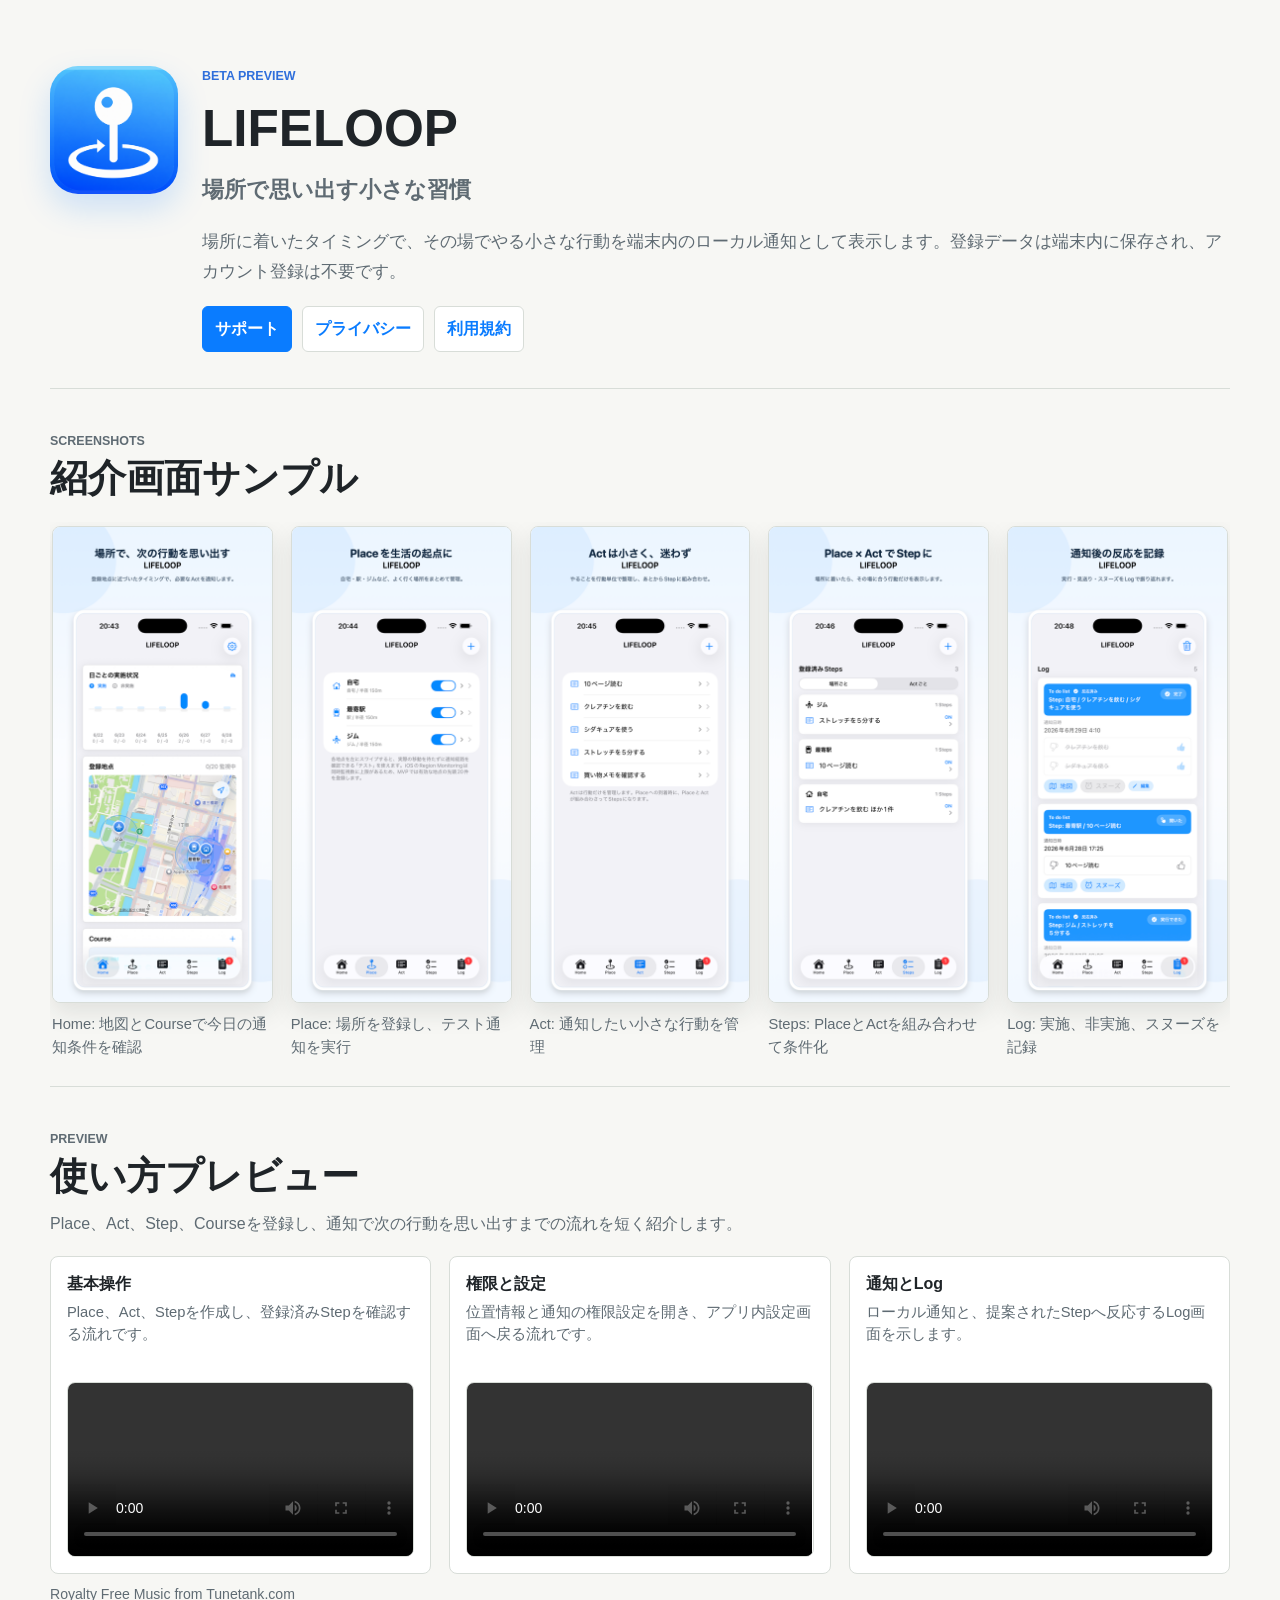
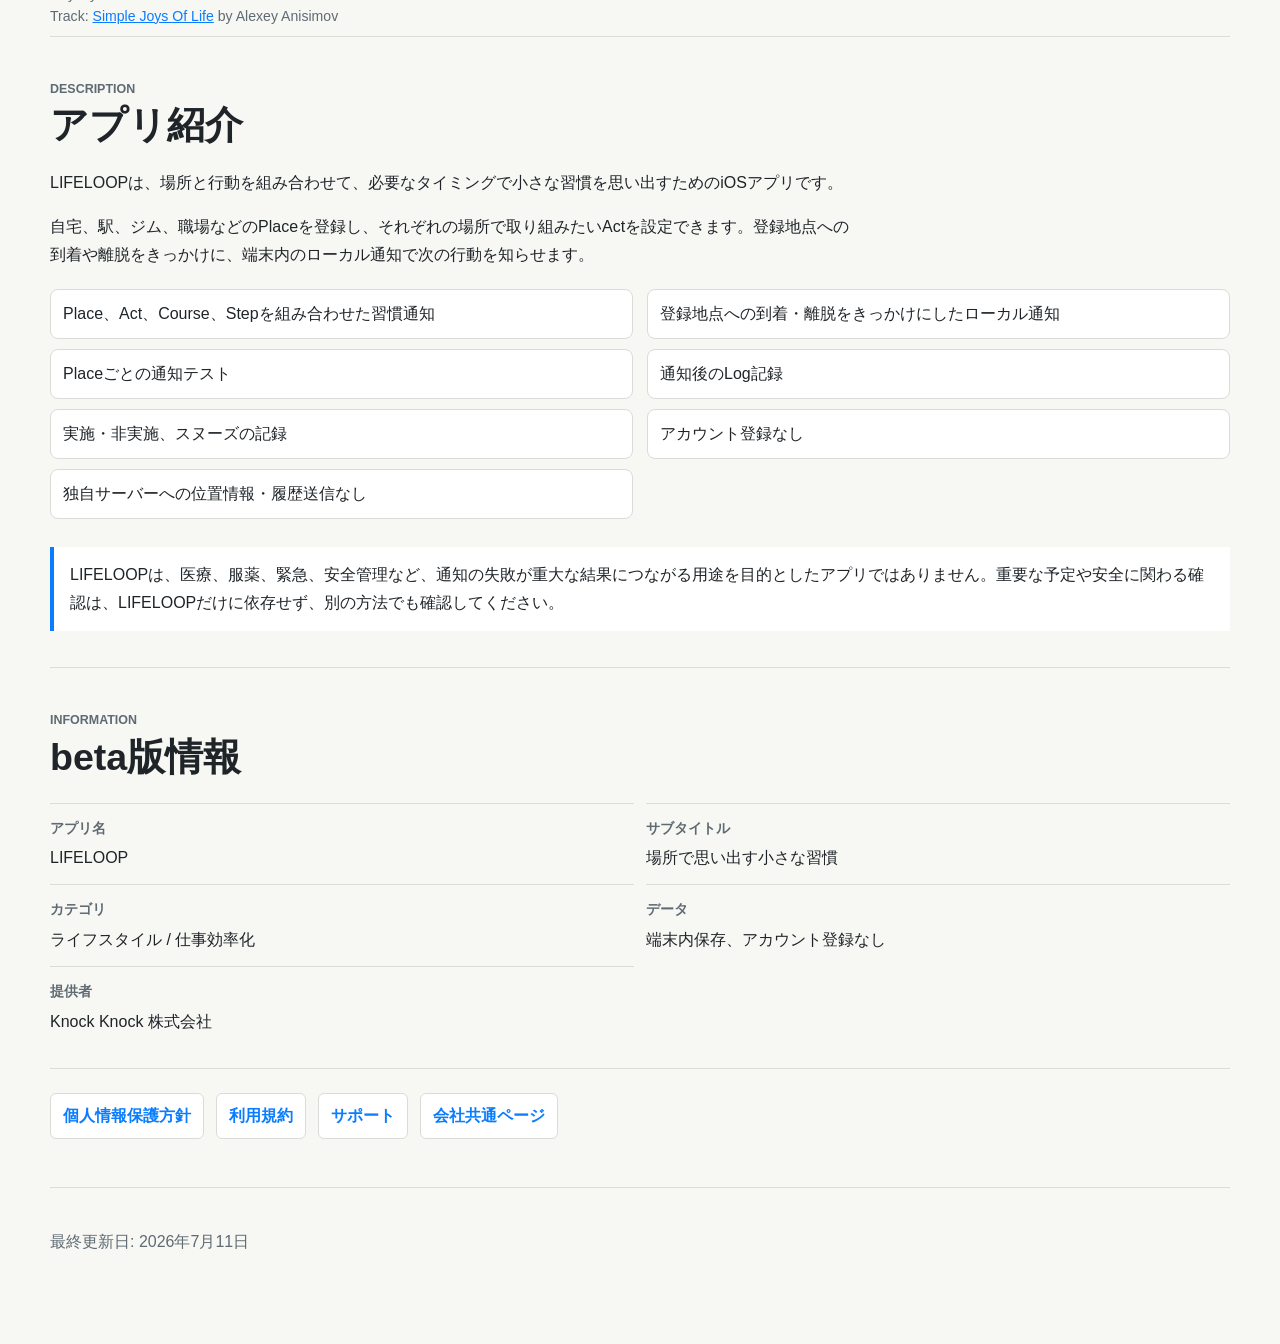
==== commit f5980ce7: "Align LIFELOOP homepage colors" ====
--- a/docs/lifeloop/index.html
+++ b/docs/lifeloop/index.html
@@ -5,7 +5,7 @@
   <meta name="viewport" content="width=device-width, initial-scale=1">
   <title>LIFELOOP beta | 場所で思い出す小さな習慣</title>
   <meta name="description" content="LIFELOOP betaは、場所と行動を組み合わせて、必要なタイミングで小さな習慣をローカル通知するiOSアプリです。">
-  <link rel="stylesheet" href="../styles.css?v=20260826-preview">
+  <link rel="stylesheet" href="../styles.css?v=20260826-blue">
 </head>
 <body>
   <main class="product-page">
@@ -20,7 +20,6 @@
           <a class="button-link primary-link" href="support.html">サポート</a>
           <a class="button-link" href="privacy.html">プライバシー</a>
           <a class="button-link" href="terms.html">利用規約</a>
-          <a class="button-link" href="review/ja/">審査用動画</a>
         </div>
       </div>
     </header>
--- a/docs/styles.css
+++ b/docs/styles.css
@@ -5,10 +5,10 @@
   --text: #1f2428;
   --muted: #5f6b73;
   --line: #d8ddd8;
-  --accent: #1c6b55;
-  --accent-strong: #124d3e;
-  --accent-soft: #e9f3ef;
-  --secondary: #315f87;
+  --accent: #0a7cff;
+  --accent-strong: #0057c8;
+  --accent-soft: #eaf3ff;
+  --secondary: #2f6fdb;
 }
 
 * {
@@ -121,7 +121,7 @@
   width: 128px;
   height: 128px;
   border-radius: 28px;
-  box-shadow: 0 14px 32px rgb(28 107 85 / 18%);
+  box-shadow: 0 14px 32px rgb(10 124 255 / 18%);
 }
 
 .product-heading {
@@ -336,13 +336,13 @@
     --text: #eef2ef;
     --muted: #a9b5ad;
     --line: #39423e;
-    --accent: #7fd0b1;
-    --accent-strong: #9ce0ca;
-    --accent-soft: #1e312b;
-    --secondary: #9dc5ef;
+    --accent: #68b2ff;
+    --accent-strong: #9dccff;
+    --accent-soft: #102a43;
+    --secondary: #8ec5ff;
   }
 
   .primary-link {
-    color: #10201b;
-  }
-}
+    color: #061f40;
+  }
+}
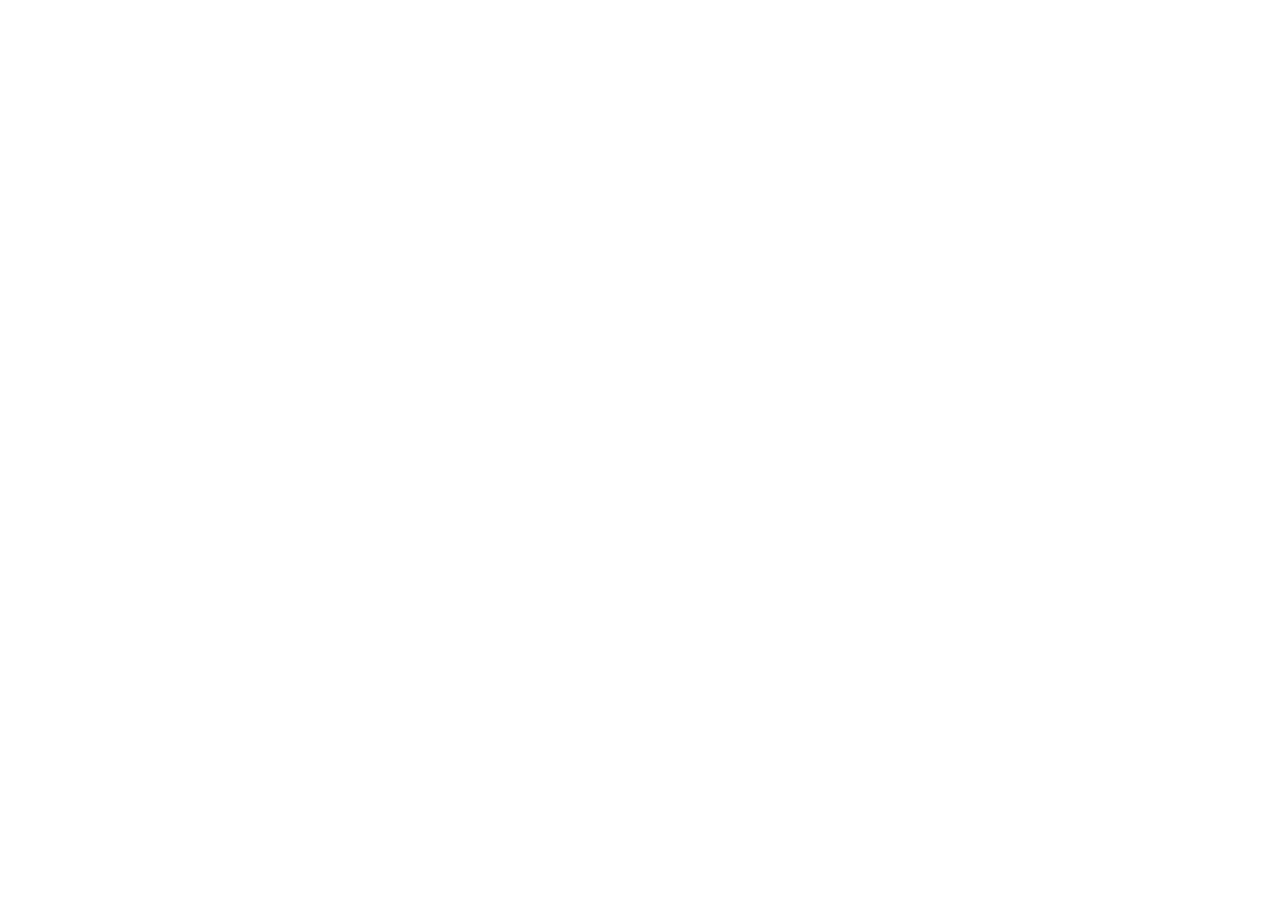
==== commit 6843c987: "Record Apple-submitted app state" ====
--- a/docs/lifeloop/index.html
+++ b/docs/lifeloop/index.html
@@ -3,147 +3,12 @@
 <head>
   <meta charset="utf-8">
   <meta name="viewport" content="width=device-width, initial-scale=1">
-  <title>LIFELOOP beta | 場所で思い出す小さな習慣</title>
-  <meta name="description" content="LIFELOOP betaは、場所と行動を組み合わせて、必要なタイミングで小さな習慣をローカル通知するiOSアプリです。">
-  <link rel="stylesheet" href="../styles.css?v=20260826-blue">
+  <meta http-equiv="refresh" content="0; url=https://knockknock-at.github.io/lifeloop-docs/lifeloop/">
+  <link rel="canonical" href="https://knockknock-at.github.io/lifeloop-docs/lifeloop/">
+  <title>LIFELOOP公開ページは移転しました</title>
+  <script>window.location.replace("https://knockknock-at.github.io/lifeloop-docs/lifeloop/" + window.location.search + window.location.hash);</script>
 </head>
 <body>
-  <main class="product-page">
-    <header class="product-hero" aria-labelledby="app-title">
-      <img class="app-icon" src="assets/app-icon.png" width="128" height="128" alt="LIFELOOP app icon">
-      <div class="product-heading">
-        <p class="eyebrow">Beta Preview</p>
-        <h1 id="app-title">LIFELOOP</h1>
-        <p class="subtitle">場所で思い出す小さな習慣</p>
-        <p class="lead">場所に着いたタイミングで、その場でやる小さな行動を端末内のローカル通知として表示します。登録データは端末内に保存され、アカウント登録は不要です。</p>
-        <div class="hero-actions" aria-label="LIFELOOP beta links">
-          <a class="button-link primary-link" href="support.html">サポート</a>
-          <a class="button-link" href="privacy.html">プライバシー</a>
-          <a class="button-link" href="terms.html">利用規約</a>
-        </div>
-      </div>
-    </header>
-
-    <section class="app-store-section" aria-labelledby="screens-title">
-      <div class="section-heading">
-        <p class="eyebrow">Screenshots</p>
-        <h2 id="screens-title">紹介画面サンプル</h2>
-      </div>
-      <div class="screenshot-strip" aria-label="LIFELOOP screen samples">
-        <figure>
-          <img src="assets/screens/01-home-map.png" width="442" height="960" alt="LIFELOOP Home screen with map and course summary">
-          <figcaption>Home: 地図とCourseで今日の通知条件を確認</figcaption>
-        </figure>
-        <figure>
-          <img src="assets/screens/02-place.png" width="442" height="960" alt="LIFELOOP Place list screen">
-          <figcaption>Place: 場所を登録し、テスト通知を実行</figcaption>
-        </figure>
-        <figure>
-          <img src="assets/screens/03-act.png" width="442" height="960" alt="LIFELOOP Act list screen">
-          <figcaption>Act: 通知したい小さな行動を管理</figcaption>
-        </figure>
-        <figure>
-          <img src="assets/screens/04-steps.png" width="442" height="960" alt="LIFELOOP Steps setup screen">
-          <figcaption>Steps: PlaceとActを組み合わせて条件化</figcaption>
-        </figure>
-        <figure>
-          <img src="assets/screens/05-log.png" width="442" height="960" alt="LIFELOOP Log response screen">
-          <figcaption>Log: 実施、非実施、スヌーズを記録</figcaption>
-        </figure>
-      </div>
-    </section>
-
-    <section class="app-store-section media-section" aria-labelledby="preview-title">
-      <div class="section-heading">
-        <p class="eyebrow">Preview</p>
-        <h2 id="preview-title">使い方プレビュー</h2>
-        <p>Place、Act、Step、Courseを登録し、通知で次の行動を思い出すまでの流れを短く紹介します。</p>
-      </div>
-      <div class="preview-grid" aria-label="LIFELOOP使い方プレビュー動画">
-        <article class="preview-card">
-          <h3>基本操作</h3>
-          <p>Place、Act、Stepを作成し、登録済みStepを確認する流れです。</p>
-          <video class="preview-video" controls playsinline preload="metadata" src="review/ja/lifeloop-app-review-captioned-ja.mp4"></video>
-        </article>
-
-        <article class="preview-card">
-          <h3>権限と設定</h3>
-          <p>位置情報と通知の権限設定を開き、アプリ内設定画面へ戻る流れです。</p>
-          <video class="preview-video" controls playsinline preload="metadata" src="review/ja/lifeloop-permissions-settings-captioned-ja.mp4"></video>
-        </article>
-
-        <article class="preview-card">
-          <h3>通知とLog</h3>
-          <p>ローカル通知と、提案されたStepへ反応するLog画面を示します。</p>
-          <video class="preview-video" controls playsinline preload="metadata" src="review/ja/lifeloop-notification-log-captioned-ja.mp4"></video>
-        </article>
-      </div>
-      <p class="media-credit">
-        Royalty Free Music from Tunetank.com<br>
-        Track: <a href="https://tunetank.com/track/5830-simple-joys-of-life/">Simple Joys Of Life</a> by Alexey Anisimov
-      </p>
-    </section>
-
-    <section class="app-store-section" aria-labelledby="description-title">
-      <div class="section-heading">
-        <p class="eyebrow">Description</p>
-        <h2 id="description-title">アプリ紹介</h2>
-      </div>
-      <div class="description-copy">
-        <p>LIFELOOPは、場所と行動を組み合わせて、必要なタイミングで小さな習慣を思い出すためのiOSアプリです。</p>
-        <p>自宅、駅、ジム、職場などのPlaceを登録し、それぞれの場所で取り組みたいActを設定できます。登録地点への到着や離脱をきっかけに、端末内のローカル通知で次の行動を知らせます。</p>
-      </div>
-      <ul class="feature-list">
-        <li>Place、Act、Course、Stepを組み合わせた習慣通知</li>
-        <li>登録地点への到着・離脱をきっかけにしたローカル通知</li>
-        <li>Placeごとの通知テスト</li>
-        <li>通知後のLog記録</li>
-        <li>実施・非実施、スヌーズの記録</li>
-        <li>アカウント登録なし</li>
-        <li>独自サーバーへの位置情報・履歴送信なし</li>
-      </ul>
-      <p class="notice">LIFELOOPは、医療、服薬、緊急、安全管理など、通知の失敗が重大な結果につながる用途を目的としたアプリではありません。重要な予定や安全に関わる確認は、LIFELOOPだけに依存せず、別の方法でも確認してください。</p>
-    </section>
-
-    <section class="app-store-section" aria-labelledby="details-title">
-      <div class="section-heading">
-        <p class="eyebrow">Information</p>
-        <h2 id="details-title">beta版情報</h2>
-      </div>
-      <dl class="app-details">
-        <div>
-          <dt>アプリ名</dt>
-          <dd>LIFELOOP</dd>
-        </div>
-        <div>
-          <dt>サブタイトル</dt>
-          <dd>場所で思い出す小さな習慣</dd>
-        </div>
-        <div>
-          <dt>カテゴリ</dt>
-          <dd>ライフスタイル / 仕事効率化</dd>
-        </div>
-        <div>
-          <dt>データ</dt>
-          <dd>端末内保存、アカウント登録なし</dd>
-        </div>
-        <div>
-          <dt>提供者</dt>
-          <dd>Knock Knock 株式会社</dd>
-        </div>
-      </dl>
-    </section>
-
-    <nav class="footer-nav" aria-label="LIFELOOP public documents">
-      <a href="privacy.html">個人情報保護方針</a>
-      <a href="terms.html">利用規約</a>
-      <a href="support.html">サポート</a>
-      <a href="../">会社共通ページ</a>
-    </nav>
-
-    <footer>
-      <p>最終更新日: 2026年7月11日</p>
-    </footer>
-  </main>
+  <p>LIFELOOP公開ページは移転しました。<a href="https://knockknock-at.github.io/lifeloop-docs/lifeloop/">新しいページを開く</a></p>
 </body>
 </html>
